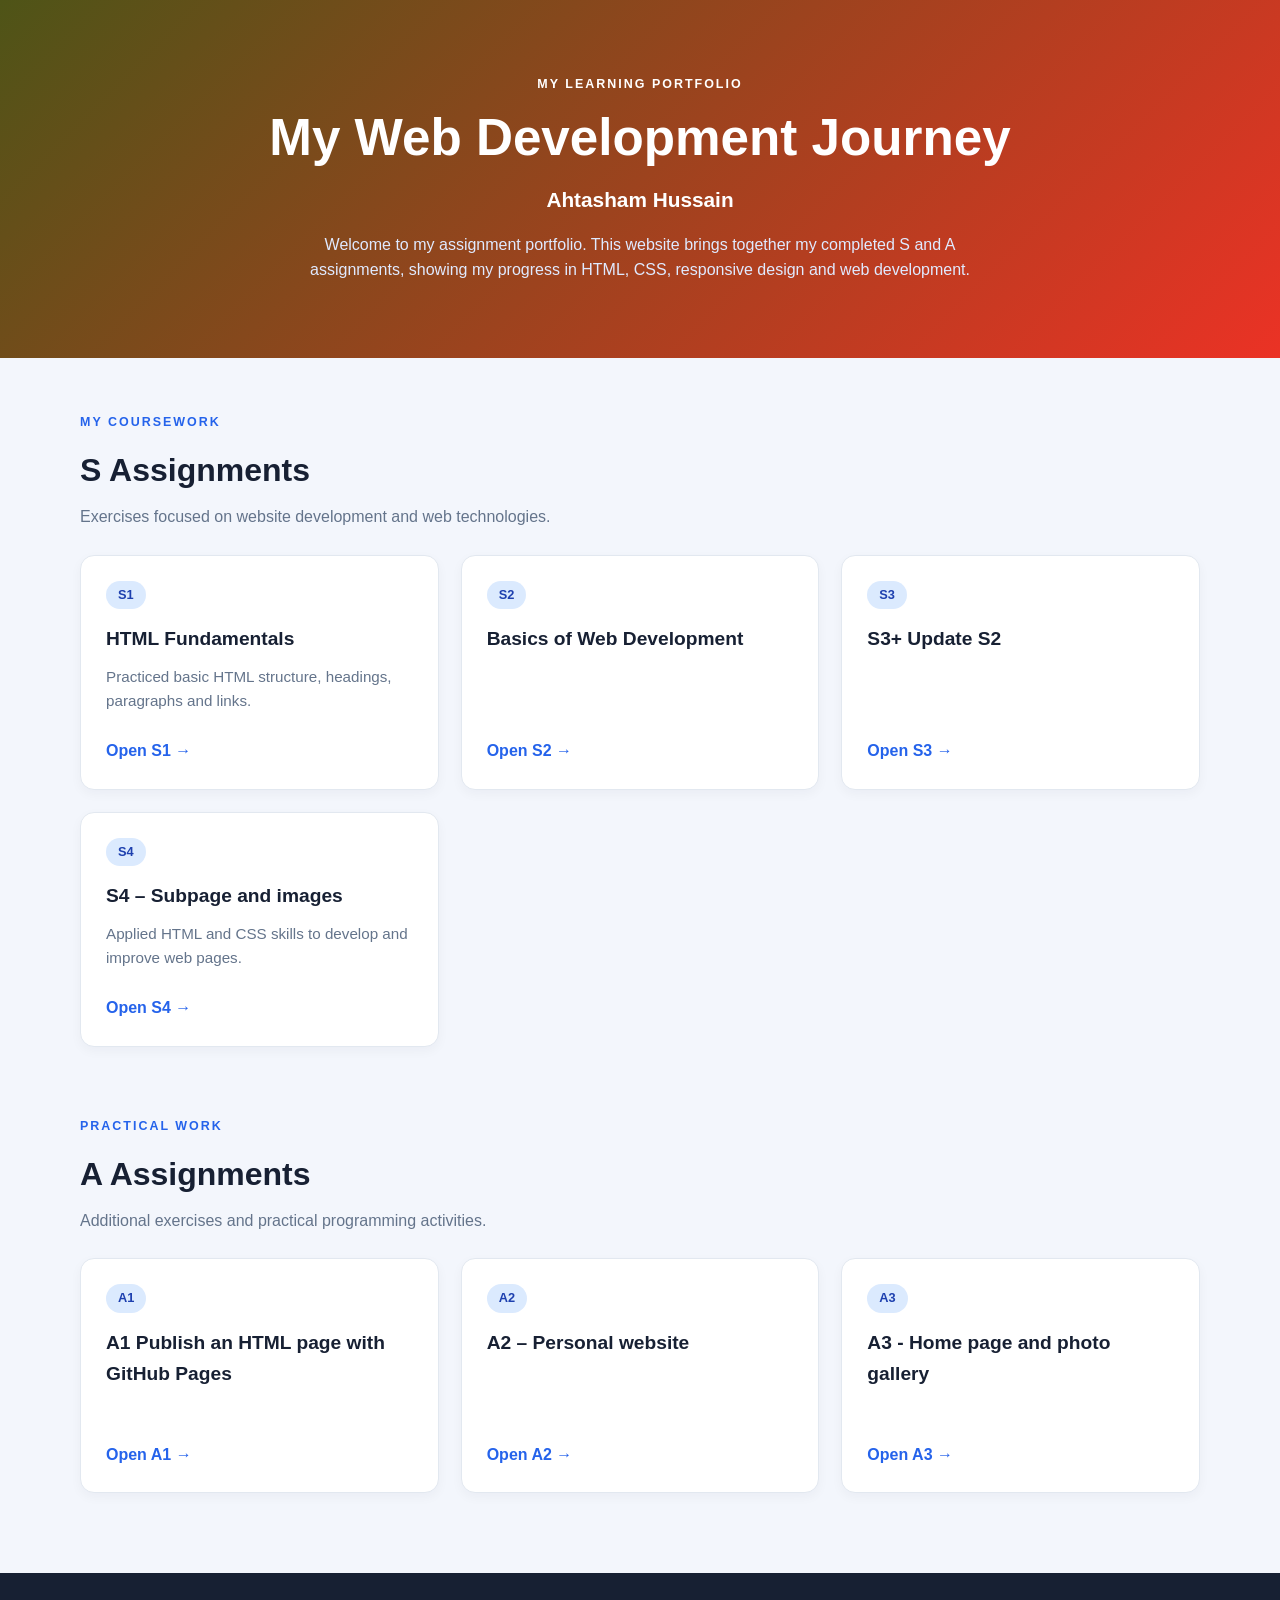
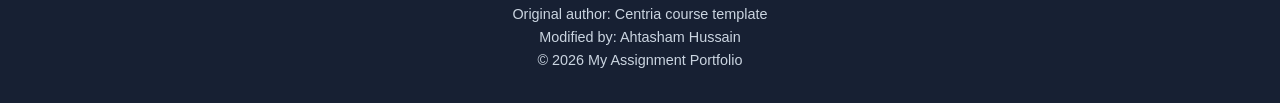
==== index.html @ c5b54163 "s5 assignment index.html" ====
<!DOCTYPE html>
<html lang="en">
<head>
    <meta charset="UTF-8">
    <meta name="viewport" content="width=device-width, initial-scale=1.0">

    <title>My Assignments</title>

    <link rel="stylesheet" href="style.css">
    <link rel="icon" href="favicon.ico">
</head> 

<style>


/* General page settings */
* {
    margin: 0;
    padding: 0;
    box-sizing: border-box;
}

:root {
    --primary: #2563eb;
    --primary-dark: #1e40af;
    --background: #f3f6fc;
    --card-background: #ffffff;
    --text: #172033;
    --muted: #64748b;
    --border: #e2e8f0;
}

body {
    font-family: Arial, Helvetica, sans-serif;
    background: var(--background);
    color: var(--text);
    line-height: 1.6;
}

.container {
    width: min(1120px, 90%);
    margin: 0 auto;
}

/* Header */
.hero {
    background: linear-gradient(135deg, #4e5417, #eb3225);
    color: white;
    padding: 75px 0;
    text-align: center;
}

.eyebrow {
    font-size: 0.78rem;
    font-weight: bold;
    letter-spacing: 2px;
    margin-bottom: 12px;
}

.hero h1 {
    font-size: clamp(2rem, 5vw, 3.2rem);
    line-height: 1.2;
    margin-bottom: 15px;
}

.hero h2 {
    font-size: 1.3rem;
    margin-bottom: 15px;
}

.intro {
    max-width: 680px;
    margin: 0 auto;
    color: #e0eaff;
}


.assignment-section {
    padding: 55px 0 15px;
}

.section-heading {
    margin-bottom: 25px;
}

.section-heading .eyebrow {
    color: var(--primary);
}

.section-heading h2 {
    font-size: 2rem;
    margin-bottom: 8px;
}

.section-heading > p:last-child {
    color: var(--muted);
}

/* Required CSS Grid layout */
.card-grid {
    display: grid;
    grid-template-columns: repeat(3, minmax(0, 1fr));
    gap: 22px;
}

/* Assignment cards */
.assignment-card {
    display: flex;
    flex-direction: column;
    align-items: flex-start;
    background: var(--card-background);
    border: 1px solid var(--border);
    border-radius: 14px;
    padding: 25px;
    min-height: 235px;
    box-shadow: 0 4px 12px rgba(15, 23, 42, 0.04);
    transition: transform 0.2s, box-shadow 0.2s;
}

.assignment-card:hover {
    transform: translateY(-4px);
    box-shadow: 0 12px 25px rgba(15, 23, 42, 0.09);
}

.tag {
    display: inline-block;
    background: #dbeafe;
    color: var(--primary-dark);
    padding: 4px 12px;
    border-radius: 20px;
    font-size: 0.8rem;
    font-weight: bold;
    margin-bottom: 15px;
}

.assignment-card h3 {
    font-size: 1.2rem;
    margin-bottom: 10px;
}

.assignment-card p {
    color: var(--muted);
    font-size: 0.95rem;
    margin-bottom: 20px;
}

.assignment-card a {
    margin-top: auto;
    color: var(--primary);
    text-decoration: none;
    font-weight: bold;
}

.assignment-card a:hover {
    color: var(--primary-dark);
    text-decoration: underline;
}

/* Footer */
footer {
    margin-top: 65px;
    padding: 30px 0;
    background: #172033;
    color: #cbd5e1;
    text-align: center;
    font-size: 0.9rem;
}

/* Medium screens: two columns */
@media (max-width: 900px) {
    .card-grid {
        grid-template-columns: repeat(2, minmax(0, 1fr));
    }
}

/* Small screens: one column */
@media (max-width: 600px) {
    .hero {
        padding: 50px 0;
    }

    .assignment-section {
        padding-top: 40px;
    }

    .card-grid {
        grid-template-columns: 1fr;
    }

    .assignment-card {
        min-height: 210px;
    }

    .section-heading h2 {
        font-size: 1.7rem;
    }
}


</style>

<body>

    <header class="hero">
        <div class="container">
            <p class="eyebrow">MY LEARNING PORTFOLIO</p>
            <h1>My Web Development Journey</h1>
            <h2>Ahtasham Hussain</h2>
            <p class="intro">
                Welcome to my assignment portfolio. This website brings
                together my completed S and A assignments, showing my
                progress in HTML, CSS, responsive design and web development.
            </p>
        </div>
    </header>

    <main class="container">

        <!-- S assignments -->
        <section class="assignment-section">
            <div class="section-heading">
                <p class="eyebrow">MY COURSEWORK</p>
                <h2>S Assignments</h2>
                <p>Exercises focused on website development and web technologies.</p>
            </div>

            <div class="card-grid">

                <article class="assignment-card">
                    <span class="tag">S1</span>
                    <h3>HTML Fundamentals</h3>
                    <p>Practiced basic HTML structure, headings, paragraphs and links.</p>
                    <a href="s1/index.html">Open S1 &rarr;</a>
                </article>

                <article class="assignment-card">
                    <span class="tag">S2</span>
                    <h3>Basics of Web Development</h3>
                    <a href="https://ah772-shams.github.io/S2-/">Open S2 &rarr;</a>
                </article>

                <article class="assignment-card">
                    <span class="tag">S3</span>
                    <h3>S3+ Update S2</h3>
                    <a href="https://ah772-shams.github.io/S3/">Open S3 &rarr;</a>
                </article>

                <article class="assignment-card">
                    <span class="tag">S4</span>
                    <h3>S4 – Subpage and images</h3>
                    <p>Applied HTML and CSS skills to develop and improve web pages.</p>
                    <a href="https://ah772-shams.github.io/S4/">Open S4 &rarr;</a>
                </article>

               
            

            </div>
        </section>

        <!-- A assignments -->
        <section class="assignment-section">
            <div class="section-heading">
                <p class="eyebrow">PRACTICAL WORK</p>
                <h2>A Assignments</h2>
                <p>Additional exercises and practical programming activities.</p>
            </div>

            <div class="card-grid">

                <article class="assignment-card">
                    <span class="tag">A1</span>
                    <h3>A1 Publish an HTML page with GitHub Pages</h3>
                    <a href="https://ah772-shams.github.io/Web-Development/A1/">Open A1 &rarr;</a>
                </article>

                <article class="assignment-card">
                    <span class="tag">A2</span>
                    <h3>A2 – Personal website</h3>
                    <a href="https://ah772-shams.github.io/Web-Development/A2/">Open A2 &rarr;</a>
                </article>

                <article class="assignment-card">
                    <span class="tag">A3</span>
                    <h3>A3 - Home page and photo gallery</h3>
                    <a href="https://ah772-shams.github.io/Web-Development/A3/">Open A3 &rarr;</a>
                </article>

            </div>
        </section>

    </main>

    <footer>
        <div class="container">
            <p>Original author: Centria course template</p>
            <p>Modified by: Ahtasham Hussain</p>
            <p>&copy; 2026 My Assignment Portfolio</p>
        </div>
    </footer>

</body>
</html>
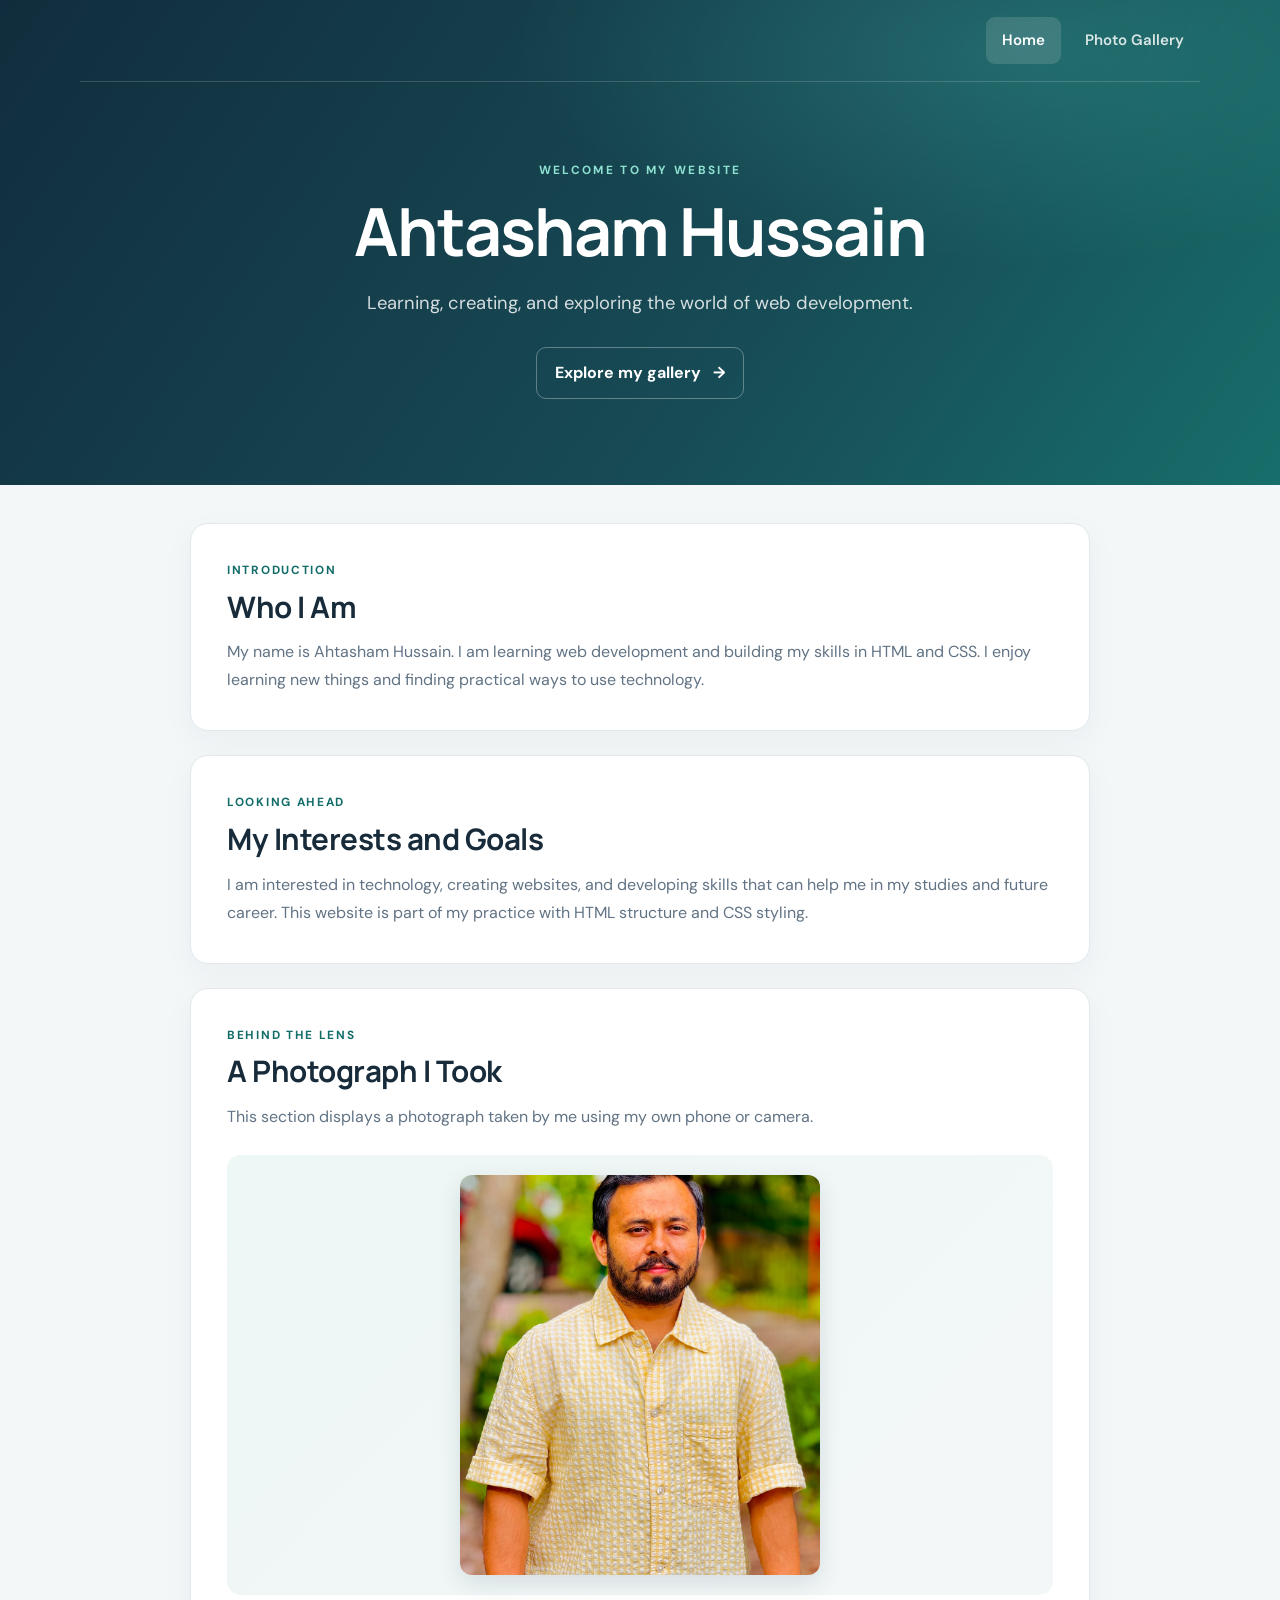
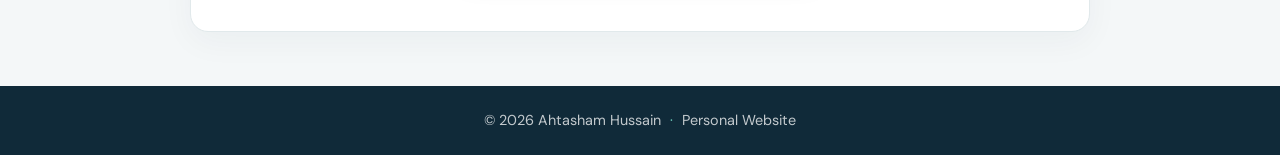
==== commit 34e46884: "Add files via upload" ====
--- a/index.html
+++ b/index.html
@@ -1,304 +1,49 @@
-
 <!DOCTYPE html>
 <html lang="en">
 <head>
-    <meta charset="UTF-8">
-    <meta name="viewport" content="width=device-width, initial-scale=1.0">
+  <meta charset="UTF-8">
+  <meta name="viewport" content="width=device-width, initial-scale=1.0">
+  <meta name="description" content="The personal website of Ahtasham Hussain, a web development learner.">
+  <title>Home | Ahtasham Hussain</title>
+  <link rel="stylesheet" href="style.css">
+</head>
+<body>
+  <header class="site-header">
+    <div class="nav-wrap">
+      <a class="brand" href="index.html" aria-label="Ahtasham Hussain home"><span></span></a>
+      <nav class="navbar" aria-label="Main navigation">
+        <a href="index.html" aria-current="page">Home</a>
+        <a href="gallery.html">Photo Gallery</a>
+      </nav>
+    </div>
+    <div class="hero">
+      <p class="eyebrow">WELCOME TO MY WEBSITE</p>
+      <h1>Ahtasham Hussain</h1>
+      <p class="intro">Learning, creating, and exploring the world of web development.</p>
+      <a class="hero-link" href="gallery.html">Explore my gallery <span aria-hidden="true">→</span></a>
+    </div>
+  </header>
 
-    <title>My Assignments</title>
-
-    <link rel="stylesheet" href="style.css">
-    <link rel="icon" href="favicon.ico">
-</head> 
-
-<style>
-
-
-/* General page settings */
-* {
-    margin: 0;
-    padding: 0;
-    box-sizing: border-box;
-}
-
-:root {
-    --primary: #2563eb;
-    --primary-dark: #1e40af;
-    --background: #f3f6fc;
-    --card-background: #ffffff;
-    --text: #172033;
-    --muted: #64748b;
-    --border: #e2e8f0;
-}
-
-body {
-    font-family: Arial, Helvetica, sans-serif;
-    background: var(--background);
-    color: var(--text);
-    line-height: 1.6;
-}
-
-.container {
-    width: min(1120px, 90%);
-    margin: 0 auto;
-}
-
-/* Header */
-.hero {
-    background: linear-gradient(135deg, #4e5417, #eb3225);
-    color: white;
-    padding: 75px 0;
-    text-align: center;
-}
-
-.eyebrow {
-    font-size: 0.78rem;
-    font-weight: bold;
-    letter-spacing: 2px;
-    margin-bottom: 12px;
-}
-
-.hero h1 {
-    font-size: clamp(2rem, 5vw, 3.2rem);
-    line-height: 1.2;
-    margin-bottom: 15px;
-}
-
-.hero h2 {
-    font-size: 1.3rem;
-    margin-bottom: 15px;
-}
-
-.intro {
-    max-width: 680px;
-    margin: 0 auto;
-    color: #e0eaff;
-}
-
-
-.assignment-section {
-    padding: 55px 0 15px;
-}
-
-.section-heading {
-    margin-bottom: 25px;
-}
-
-.section-heading .eyebrow {
-    color: var(--primary);
-}
-
-.section-heading h2 {
-    font-size: 2rem;
-    margin-bottom: 8px;
-}
-
-.section-heading > p:last-child {
-    color: var(--muted);
-}
-
-/* Required CSS Grid layout */
-.card-grid {
-    display: grid;
-    grid-template-columns: repeat(3, minmax(0, 1fr));
-    gap: 22px;
-}
-
-/* Assignment cards */
-.assignment-card {
-    display: flex;
-    flex-direction: column;
-    align-items: flex-start;
-    background: var(--card-background);
-    border: 1px solid var(--border);
-    border-radius: 14px;
-    padding: 25px;
-    min-height: 235px;
-    box-shadow: 0 4px 12px rgba(15, 23, 42, 0.04);
-    transition: transform 0.2s, box-shadow 0.2s;
-}
-
-.assignment-card:hover {
-    transform: translateY(-4px);
-    box-shadow: 0 12px 25px rgba(15, 23, 42, 0.09);
-}
-
-.tag {
-    display: inline-block;
-    background: #dbeafe;
-    color: var(--primary-dark);
-    padding: 4px 12px;
-    border-radius: 20px;
-    font-size: 0.8rem;
-    font-weight: bold;
-    margin-bottom: 15px;
-}
-
-.assignment-card h3 {
-    font-size: 1.2rem;
-    margin-bottom: 10px;
-}
-
-.assignment-card p {
-    color: var(--muted);
-    font-size: 0.95rem;
-    margin-bottom: 20px;
-}
-
-.assignment-card a {
-    margin-top: auto;
-    color: var(--primary);
-    text-decoration: none;
-    font-weight: bold;
-}
-
-.assignment-card a:hover {
-    color: var(--primary-dark);
-    text-decoration: underline;
-}
-
-/* Footer */
-footer {
-    margin-top: 65px;
-    padding: 30px 0;
-    background: #172033;
-    color: #cbd5e1;
-    text-align: center;
-    font-size: 0.9rem;
-}
-
-/* Medium screens: two columns */
-@media (max-width: 900px) {
-    .card-grid {
-        grid-template-columns: repeat(2, minmax(0, 1fr));
-    }
-}
-
-/* Small screens: one column */
-@media (max-width: 600px) {
-    .hero {
-        padding: 50px 0;
-    }
-
-    .assignment-section {
-        padding-top: 40px;
-    }
-
-    .card-grid {
-        grid-template-columns: 1fr;
-    }
-
-    .assignment-card {
-        min-height: 210px;
-    }
-
-    .section-heading h2 {
-        font-size: 1.7rem;
-    }
-}
-
-
-</style>
-
-<body>
-
-    <header class="hero">
-        <div class="container">
-            <p class="eyebrow">MY LEARNING PORTFOLIO</p>
-            <h1>My Web Development Journey</h1>
-            <h2>Ahtasham Hussain</h2>
-            <p class="intro">
-                Welcome to my assignment portfolio. This website brings
-                together my completed S and A assignments, showing my
-                progress in HTML, CSS, responsive design and web development.
-            </p>
-        </div>
-    </header>
-
-    <main class="container">
-
-        <!-- S assignments -->
-        <section class="assignment-section">
-            <div class="section-heading">
-                <p class="eyebrow">MY COURSEWORK</p>
-                <h2>S Assignments</h2>
-                <p>Exercises focused on website development and web technologies.</p>
-            </div>
-
-            <div class="card-grid">
-
-                <article class="assignment-card">
-                    <span class="tag">S1</span>
-                    <h3>HTML Fundamentals</h3>
-                    <p>Practiced basic HTML structure, headings, paragraphs and links.</p>
-                    <a href="s1/index.html">Open S1 &rarr;</a>
-                </article>
-
-                <article class="assignment-card">
-                    <span class="tag">S2</span>
-                    <h3>Basics of Web Development</h3>
-                    <a href="https://ah772-shams.github.io/S2-/">Open S2 &rarr;</a>
-                </article>
-
-                <article class="assignment-card">
-                    <span class="tag">S3</span>
-                    <h3>S3+ Update S2</h3>
-                    <a href="https://ah772-shams.github.io/S3/">Open S3 &rarr;</a>
-                </article>
-
-                <article class="assignment-card">
-                    <span class="tag">S4</span>
-                    <h3>S4 – Subpage and images</h3>
-                    <p>Applied HTML and CSS skills to develop and improve web pages.</p>
-                    <a href="https://ah772-shams.github.io/S4/">Open S4 &rarr;</a>
-                </article>
-
-               
-            
-
-            </div>
-        </section>
-
-        <!-- A assignments -->
-        <section class="assignment-section">
-            <div class="section-heading">
-                <p class="eyebrow">PRACTICAL WORK</p>
-                <h2>A Assignments</h2>
-                <p>Additional exercises and practical programming activities.</p>
-            </div>
-
-            <div class="card-grid">
-
-                <article class="assignment-card">
-                    <span class="tag">A1</span>
-                    <h3>A1 Publish an HTML page with GitHub Pages</h3>
-                    <a href="https://ah772-shams.github.io/Web-Development/A1/">Open A1 &rarr;</a>
-                </article>
-
-                <article class="assignment-card">
-                    <span class="tag">A2</span>
-                    <h3>A2 – Personal website</h3>
-                    <a href="https://ah772-shams.github.io/Web-Development/A2/">Open A2 &rarr;</a>
-                </article>
-
-                <article class="assignment-card">
-                    <span class="tag">A3</span>
-                    <h3>A3 - Home page and photo gallery</h3>
-                    <a href="https://ah772-shams.github.io/Web-Development/A3/">Open A3 &rarr;</a>
-                </article>
-
-            </div>
-        </section>
-
-    </main>
-
-    <footer>
-        <div class="container">
-            <p>Original author: Centria course template</p>
-            <p>Modified by: Ahtasham Hussain</p>
-            <p>&copy; 2026 My Assignment Portfolio</p>
-        </div>
-    </footer>
-
+  <main>
+    <section class="card">
+      <p class="section-label">INTRODUCTION</p>
+      <h2>Who I Am</h2>
+      <p>My name is Ahtasham Hussain. I am learning web development and building my skills in HTML and CSS. I enjoy learning new things and finding practical ways to use technology.</p>
+    </section>
+    <section class="card">
+      <p class="section-label">LOOKING AHEAD</p>
+      <h2>My Interests and Goals</h2>
+      <p>I am interested in technology, creating websites, and developing skills that can help me in my studies and future career. This website is part of my practice with HTML structure and CSS styling.</p>
+    </section>
+    <section class="card photo-card">
+      <p class="section-label">BEHIND THE LENS</p>
+      <h2>A Photograph I Took</h2>
+      <p>This section displays a photograph taken by me using my own phone or camera.</p>
+      <div class="photo-frame">
+        <img src="images/Ahtasham.jpeg" alt="A photograph taken by Ahtasham Hussain" width="400" height="400">
+      </div>
+    </section>
+  </main>
+  <footer><p>© 2026 Ahtasham Hussain <span aria-hidden="true">·</span> Personal Website</p></footer>
 </body>
 </html>
--- a/style.css
+++ b/style.css
@@ -0,0 +1,198 @@
+@import url('https://fonts.googleapis.com/css2?family=DM+Sans:wght@400;500;600;700&family=Manrope:wght@400;500;600;700;800&display=swap');
+
+:root {
+  --ink: #172b3a;
+  --muted: #617384;
+  --teal: #1a8a83;
+  --teal-dark: #126c68;
+  --paper: #f4f7f8;
+  --line: #e1e9eb;
+  --white: #fff;
+}
+* { box-sizing: border-box; }
+html { scroll-behavior: smooth; }
+body {
+  margin: 0;
+  font-family: 'DM Sans', Arial, sans-serif;
+  background: var(--paper);
+  color: var(--ink);
+  line-height: 1.75;
+  -webkit-font-smoothing: antialiased;
+}
+.site-header {
+  color: var(--white);
+  background: radial-gradient(ellipse at 80% 10%, rgba(69, 190, 173, .25), transparent 35%),
+              linear-gradient(125deg, #112d3d 0%, #174b55 60%, #176e6a 100%);
+}
+.nav-wrap {
+  width: min(1120px, 90%);
+  min-height: 82px;
+  margin: 0 auto;
+  display: flex;
+  align-items: center;
+  justify-content: space-between;
+  gap: 24px;
+  border-bottom: 1px solid rgba(255,255,255,.16);
+}
+.brand {
+  color: white;
+  text-decoration: none;
+  font-family: 'Manrope', sans-serif;
+  font-size: 1.55rem;
+  font-weight: 800;
+  letter-spacing: -1.5px;
+}
+.brand span { color: #69d8c3; }
+.navbar { display: flex; align-items: center; gap: 8px; }
+.navbar a {
+  color: rgba(255,255,255,.83);
+  text-decoration: none;
+  font-weight: 600;
+  font-size: .94rem;
+  padding: 10px 16px;
+  border-radius: 9px;
+  transition: background .2s ease, color .2s ease;
+}
+.navbar a:hover, .navbar a[aria-current="page"] {
+  color: white;
+  background: rgba(255,255,255,.13);
+}
+.navbar a:focus-visible, .hero-link:focus-visible {
+  outline: 3px solid #8de7d5;
+  outline-offset: 4px;
+}
+.hero {
+  max-width: 850px;
+  margin: 0 auto;
+  padding: 78px 24px 86px;
+  text-align: center;
+}
+.hero-compact { padding-top: 60px; padding-bottom: 66px; }
+.eyebrow, .section-label {
+  margin: 0 0 12px;
+  font-size: .74rem;
+  font-weight: 700;
+  letter-spacing: 2.3px;
+  text-transform: uppercase;
+}
+.eyebrow { color: #8fe1d1; }
+.hero h1 {
+  margin: 0;
+  font-family: 'Manrope', Arial, sans-serif;
+  font-size: clamp(2.3rem, 6vw, 4.15rem);
+  line-height: 1.15;
+  letter-spacing: -2px;
+}
+.intro {
+  max-width: 600px;
+  margin: 18px auto 0;
+  color: rgba(255,255,255,.82);
+  font-size: clamp(1rem, 2vw, 1.15rem);
+}
+.hero-link {
+  display: inline-flex;
+  gap: 12px;
+  align-items: center;
+  margin-top: 28px;
+  padding: 11px 18px;
+  border: 1px solid rgba(255,255,255,.32);
+  border-radius: 10px;
+  color: white;
+  font-weight: 700;
+  text-decoration: none;
+  transition: background .2s ease, transform .2s ease;
+}
+.hero-link:hover { background: rgba(255,255,255,.12); transform: translateY(-2px); }
+main { width: min(900px, 90%); margin: 38px auto 54px; }
+.card {
+  margin-bottom: 24px;
+  padding: clamp(24px, 4vw, 36px);
+  background: var(--white);
+  border: 1px solid var(--line);
+  border-radius: 18px;
+  box-shadow: 0 10px 32px rgba(22, 52, 65, .045);
+}
+.section-label { color: var(--teal-dark); margin-bottom: 7px; letter-spacing: 1.7px; }
+h2 {
+  margin: 0 0 12px;
+  font-family: 'Manrope', Arial, sans-serif;
+  font-size: clamp(1.45rem, 3vw, 1.85rem);
+  line-height: 1.3;
+  letter-spacing: -.5px;
+}
+.card > p:not(.section-label) { color: var(--muted); margin: 0; }
+.photo-frame {
+  display: flex;
+  justify-content: center;
+  margin-top: 24px;
+  padding: 20px;
+  background: linear-gradient(135deg, #edf7f5, #f4f7f8);
+  border-radius: 14px;
+}
+.photo-card img {
+  display: block;
+  width: min(100%, 360px);
+  max-height: 480px;
+  object-fit: cover;
+  border-radius: 12px;
+  box-shadow: 0 8px 24px rgba(17, 45, 61, .12);
+}
+.gallery-grid {
+  display: grid;
+  grid-template-columns: repeat(3, minmax(0, 1fr));
+  gap: 18px;
+  margin-top: 26px;
+}
+.gallery-item {
+  min-width: 0;
+  margin: 0;
+  overflow: hidden;
+  border: 1px solid var(--line);
+  border-radius: 13px;
+  background: #fff;
+  transition: transform .2s ease, box-shadow .2s ease;
+}
+.gallery-item:hover { transform: translateY(-4px); box-shadow: 0 12px 28px rgba(22,52,65,.1); }
+.gallery-item img {
+  display: block;
+  width: 100%;
+  aspect-ratio: 4 / 3;
+  object-fit: cover;
+  background: #e5edef;
+}
+.gallery-item figcaption {
+  display: flex;
+  align-items: center;
+  gap: 10px;
+  padding: 13px 14px;
+  font-weight: 700;
+  font-size: .91rem;
+}
+.gallery-item figcaption span {
+  color: var(--teal-dark);
+  font-size: .75rem;
+  letter-spacing: .5px;
+}
+footer {
+  padding: 22px 20px;
+  background: #102a39;
+  color: rgba(255,255,255,.75);
+  text-align: center;
+  font-size: .9rem;
+}
+footer p { margin: 0; }
+footer span { color: #72d7c4; padding: 0 5px; }
+@media (max-width: 650px) {
+  .nav-wrap { width: 92%; min-height: 72px; }
+  .navbar { gap: 2px; }
+  .navbar a { padding: 9px 10px; font-size: .87rem; }
+  .hero { padding: 60px 20px 66px; }
+  .hero-compact { padding-top: 48px; padding-bottom: 52px; }
+  main { width: 92%; margin-top: 24px; }
+  .gallery-grid { grid-template-columns: 1fr; gap: 16px; }
+  .gallery-item img { aspect-ratio: 16 / 10; }
+}
+@media (prefers-reduced-motion: reduce) {
+  html { scroll-behavior: auto; }
+  *, *::before, *::after { transition-duration: .01ms !important; }
+}
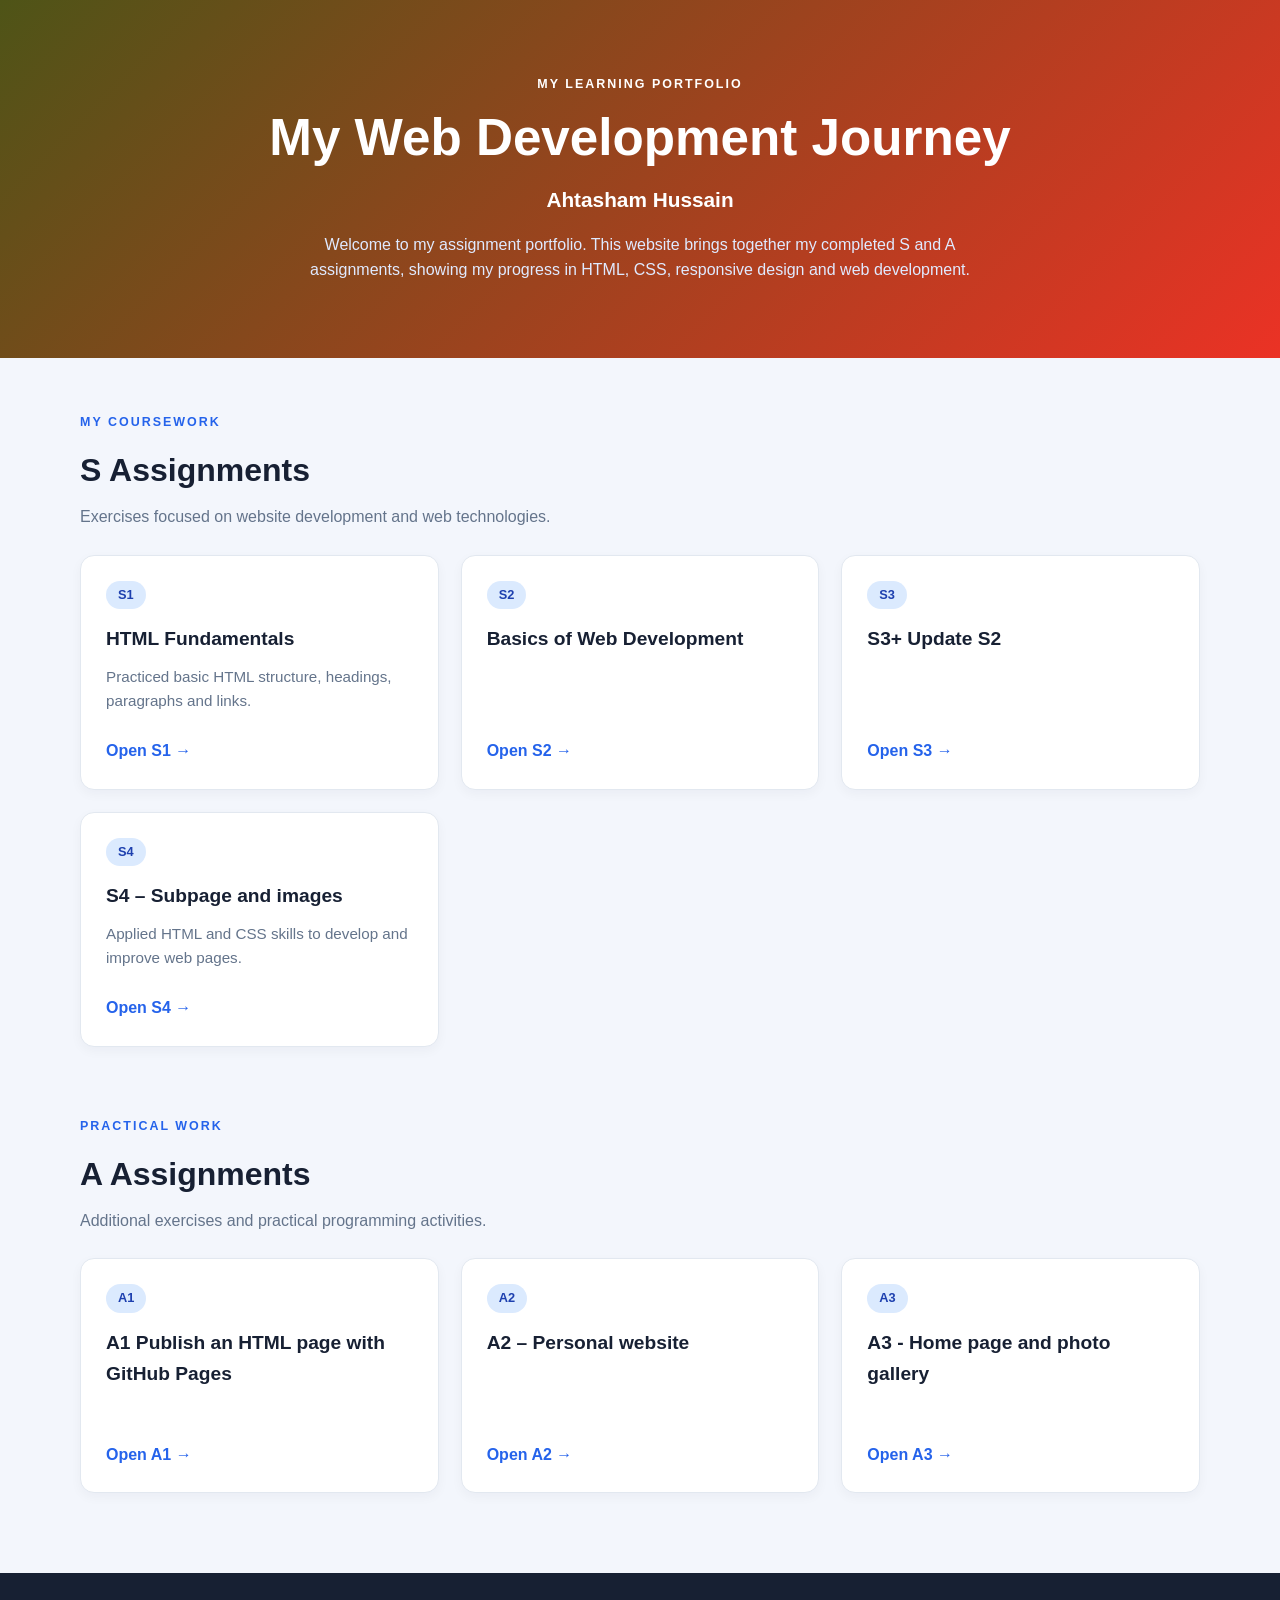
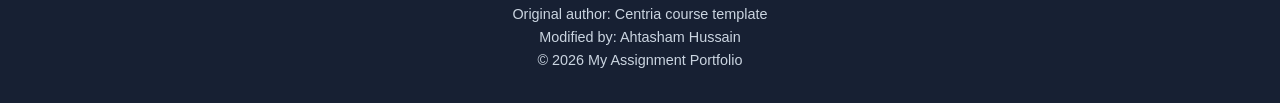
==== commit bca26f7d: "Add files via upload" ====
--- a/index.html
+++ b/index.html
@@ -1,49 +1,304 @@
+
 <!DOCTYPE html>
 <html lang="en">
 <head>
-  <meta charset="UTF-8">
-  <meta name="viewport" content="width=device-width, initial-scale=1.0">
-  <meta name="description" content="The personal website of Ahtasham Hussain, a web development learner.">
-  <title>Home | Ahtasham Hussain</title>
-  <link rel="stylesheet" href="style.css">
-</head>
+    <meta charset="UTF-8">
+    <meta name="viewport" content="width=device-width, initial-scale=1.0">
+
+    <title>My Assignments</title>
+
+    <link rel="stylesheet" href="style.css">
+    <link rel="icon" href="favicon.ico">
+</head> 
+
+<style>
+
+
+/* General page settings */
+* {
+    margin: 0;
+    padding: 0;
+    box-sizing: border-box;
+}
+
+:root {
+    --primary: #2563eb;
+    --primary-dark: #1e40af;
+    --background: #f3f6fc;
+    --card-background: #ffffff;
+    --text: #172033;
+    --muted: #64748b;
+    --border: #e2e8f0;
+}
+
+body {
+    font-family: Arial, Helvetica, sans-serif;
+    background: var(--background);
+    color: var(--text);
+    line-height: 1.6;
+}
+
+.container {
+    width: min(1120px, 90%);
+    margin: 0 auto;
+}
+
+/* Header */
+.hero {
+    background: linear-gradient(135deg, #4e5417, #eb3225);
+    color: white;
+    padding: 75px 0;
+    text-align: center;
+}
+
+.eyebrow {
+    font-size: 0.78rem;
+    font-weight: bold;
+    letter-spacing: 2px;
+    margin-bottom: 12px;
+}
+
+.hero h1 {
+    font-size: clamp(2rem, 5vw, 3.2rem);
+    line-height: 1.2;
+    margin-bottom: 15px;
+}
+
+.hero h2 {
+    font-size: 1.3rem;
+    margin-bottom: 15px;
+}
+
+.intro {
+    max-width: 680px;
+    margin: 0 auto;
+    color: #e0eaff;
+}
+
+
+.assignment-section {
+    padding: 55px 0 15px;
+}
+
+.section-heading {
+    margin-bottom: 25px;
+}
+
+.section-heading .eyebrow {
+    color: var(--primary);
+}
+
+.section-heading h2 {
+    font-size: 2rem;
+    margin-bottom: 8px;
+}
+
+.section-heading > p:last-child {
+    color: var(--muted);
+}
+
+/* Required CSS Grid layout */
+.card-grid {
+    display: grid;
+    grid-template-columns: repeat(3, minmax(0, 1fr));
+    gap: 22px;
+}
+
+/* Assignment cards */
+.assignment-card {
+    display: flex;
+    flex-direction: column;
+    align-items: flex-start;
+    background: var(--card-background);
+    border: 1px solid var(--border);
+    border-radius: 14px;
+    padding: 25px;
+    min-height: 235px;
+    box-shadow: 0 4px 12px rgba(15, 23, 42, 0.04);
+    transition: transform 0.2s, box-shadow 0.2s;
+}
+
+.assignment-card:hover {
+    transform: translateY(-4px);
+    box-shadow: 0 12px 25px rgba(15, 23, 42, 0.09);
+}
+
+.tag {
+    display: inline-block;
+    background: #dbeafe;
+    color: var(--primary-dark);
+    padding: 4px 12px;
+    border-radius: 20px;
+    font-size: 0.8rem;
+    font-weight: bold;
+    margin-bottom: 15px;
+}
+
+.assignment-card h3 {
+    font-size: 1.2rem;
+    margin-bottom: 10px;
+}
+
+.assignment-card p {
+    color: var(--muted);
+    font-size: 0.95rem;
+    margin-bottom: 20px;
+}
+
+.assignment-card a {
+    margin-top: auto;
+    color: var(--primary);
+    text-decoration: none;
+    font-weight: bold;
+}
+
+.assignment-card a:hover {
+    color: var(--primary-dark);
+    text-decoration: underline;
+}
+
+/* Footer */
+footer {
+    margin-top: 65px;
+    padding: 30px 0;
+    background: #172033;
+    color: #cbd5e1;
+    text-align: center;
+    font-size: 0.9rem;
+}
+
+/* Medium screens: two columns */
+@media (max-width: 900px) {
+    .card-grid {
+        grid-template-columns: repeat(2, minmax(0, 1fr));
+    }
+}
+
+/* Small screens: one column */
+@media (max-width: 600px) {
+    .hero {
+        padding: 50px 0;
+    }
+
+    .assignment-section {
+        padding-top: 40px;
+    }
+
+    .card-grid {
+        grid-template-columns: 1fr;
+    }
+
+    .assignment-card {
+        min-height: 210px;
+    }
+
+    .section-heading h2 {
+        font-size: 1.7rem;
+    }
+}
+
+
+</style>
+
 <body>
-  <header class="site-header">
-    <div class="nav-wrap">
-      <a class="brand" href="index.html" aria-label="Ahtasham Hussain home"><span></span></a>
-      <nav class="navbar" aria-label="Main navigation">
-        <a href="index.html" aria-current="page">Home</a>
-        <a href="gallery.html">Photo Gallery</a>
-      </nav>
-    </div>
-    <div class="hero">
-      <p class="eyebrow">WELCOME TO MY WEBSITE</p>
-      <h1>Ahtasham Hussain</h1>
-      <p class="intro">Learning, creating, and exploring the world of web development.</p>
-      <a class="hero-link" href="gallery.html">Explore my gallery <span aria-hidden="true">→</span></a>
-    </div>
-  </header>
-
-  <main>
-    <section class="card">
-      <p class="section-label">INTRODUCTION</p>
-      <h2>Who I Am</h2>
-      <p>My name is Ahtasham Hussain. I am learning web development and building my skills in HTML and CSS. I enjoy learning new things and finding practical ways to use technology.</p>
-    </section>
-    <section class="card">
-      <p class="section-label">LOOKING AHEAD</p>
-      <h2>My Interests and Goals</h2>
-      <p>I am interested in technology, creating websites, and developing skills that can help me in my studies and future career. This website is part of my practice with HTML structure and CSS styling.</p>
-    </section>
-    <section class="card photo-card">
-      <p class="section-label">BEHIND THE LENS</p>
-      <h2>A Photograph I Took</h2>
-      <p>This section displays a photograph taken by me using my own phone or camera.</p>
-      <div class="photo-frame">
-        <img src="images/Ahtasham.jpeg" alt="A photograph taken by Ahtasham Hussain" width="400" height="400">
-      </div>
-    </section>
-  </main>
-  <footer><p>© 2026 Ahtasham Hussain <span aria-hidden="true">·</span> Personal Website</p></footer>
+
+    <header class="hero">
+        <div class="container">
+            <p class="eyebrow">MY LEARNING PORTFOLIO</p>
+            <h1>My Web Development Journey</h1>
+            <h2>Ahtasham Hussain</h2>
+            <p class="intro">
+                Welcome to my assignment portfolio. This website brings
+                together my completed S and A assignments, showing my
+                progress in HTML, CSS, responsive design and web development.
+            </p>
+        </div>
+    </header>
+
+    <main class="container">
+
+        <!-- S assignments -->
+        <section class="assignment-section">
+            <div class="section-heading">
+                <p class="eyebrow">MY COURSEWORK</p>
+                <h2>S Assignments</h2>
+                <p>Exercises focused on website development and web technologies.</p>
+            </div>
+
+            <div class="card-grid">
+
+                <article class="assignment-card">
+                    <span class="tag">S1</span>
+                    <h3>HTML Fundamentals</h3>
+                    <p>Practiced basic HTML structure, headings, paragraphs and links.</p>
+                    <a href="s1/index.html">Open S1 &rarr;</a>
+                </article>
+
+                <article class="assignment-card">
+                    <span class="tag">S2</span>
+                    <h3>Basics of Web Development</h3>
+                    <a href="https://ah772-shams.github.io/S2-/">Open S2 &rarr;</a>
+                </article>
+
+                <article class="assignment-card">
+                    <span class="tag">S3</span>
+                    <h3>S3+ Update S2</h3>
+                    <a href="https://ah772-shams.github.io/S3/">Open S3 &rarr;</a>
+                </article>
+
+                <article class="assignment-card">
+                    <span class="tag">S4</span>
+                    <h3>S4 – Subpage and images</h3>
+                    <p>Applied HTML and CSS skills to develop and improve web pages.</p>
+                    <a href="https://ah772-shams.github.io/S4/">Open S4 &rarr;</a>
+                </article>
+
+               
+            
+
+            </div>
+        </section>
+
+        <!-- A assignments -->
+        <section class="assignment-section">
+            <div class="section-heading">
+                <p class="eyebrow">PRACTICAL WORK</p>
+                <h2>A Assignments</h2>
+                <p>Additional exercises and practical programming activities.</p>
+            </div>
+
+            <div class="card-grid">
+
+                <article class="assignment-card">
+                    <span class="tag">A1</span>
+                    <h3>A1 Publish an HTML page with GitHub Pages</h3>
+                    <a href="https://ah772-shams.github.io/Web-Development/A1/">Open A1 &rarr;</a>
+                </article>
+
+                <article class="assignment-card">
+                    <span class="tag">A2</span>
+                    <h3>A2 – Personal website</h3>
+                    <a href="https://ah772-shams.github.io/Web-Development/A2/">Open A2 &rarr;</a>
+                </article>
+
+                <article class="assignment-card">
+                    <span class="tag">A3</span>
+                    <h3>A3 - Home page and photo gallery</h3>
+                    <a href="https://ah772-shams.github.io/Web-Development/A3/">Open A3 &rarr;</a>
+                </article>
+
+            </div>
+        </section>
+
+    </main>
+
+    <footer>
+        <div class="container">
+            <p>Original author: Centria course template</p>
+            <p>Modified by: Ahtasham Hussain</p>
+            <p>&copy; 2026 My Assignment Portfolio</p>
+        </div>
+    </footer>
+
 </body>
 </html>
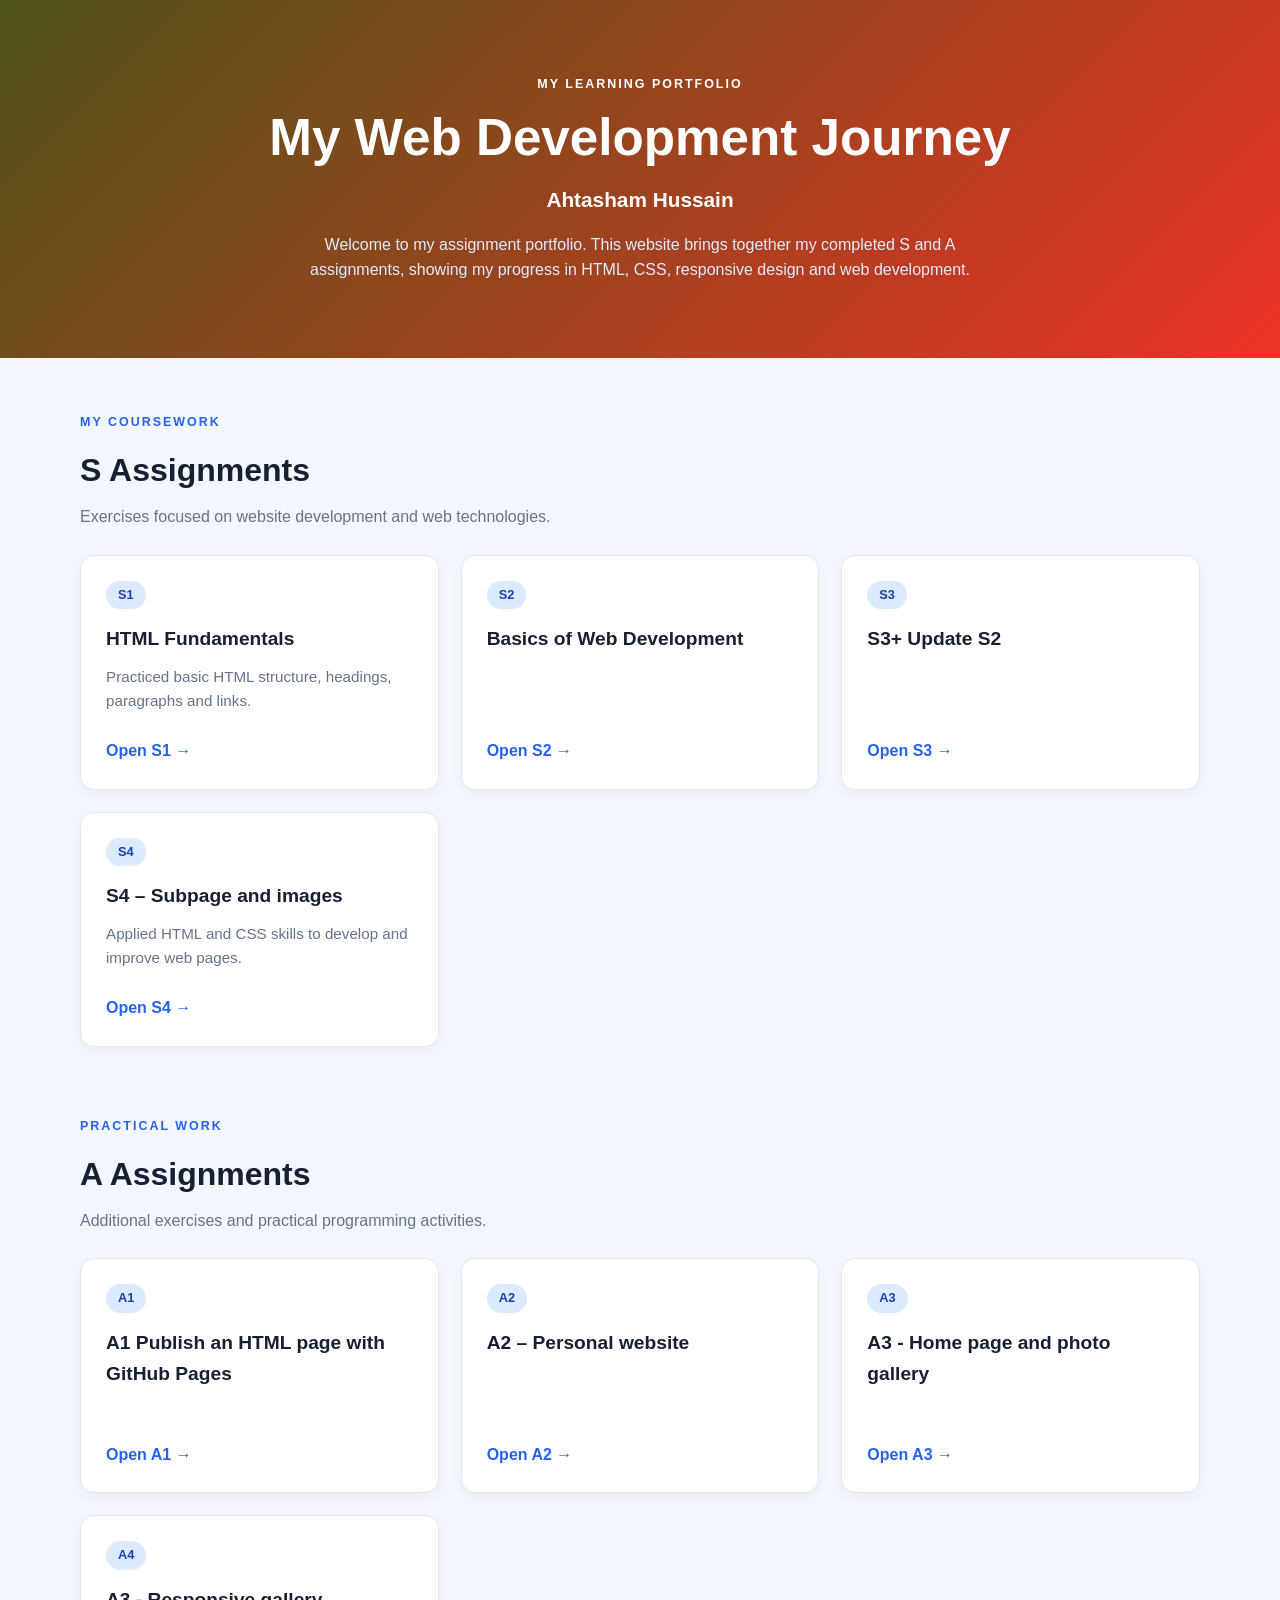
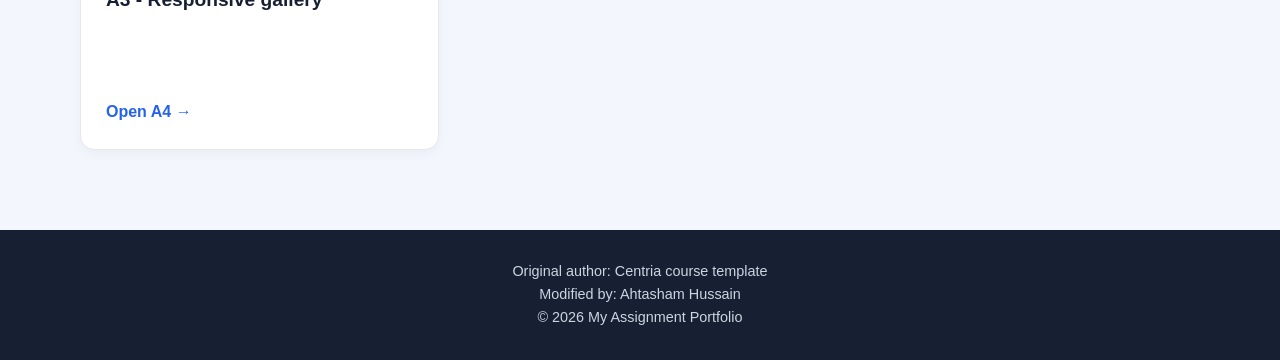
==== commit ccc9fc39: "Update index.html" ====
--- a/index.html
+++ b/index.html
@@ -287,6 +287,11 @@
                     <a href="https://ah772-shams.github.io/Web-Development/A3/">Open A3 &rarr;</a>
                 </article>
 
+                     <article class="assignment-card">
+                    <span class="tag">A4</span>
+                    <h3>A3 - Responsive gallery</h3>
+                    <a href="https://ah772-shams.github.io/Web-Development/A4/">Open A4 &rarr;</a>
+                </article>
             </div>
         </section>
 
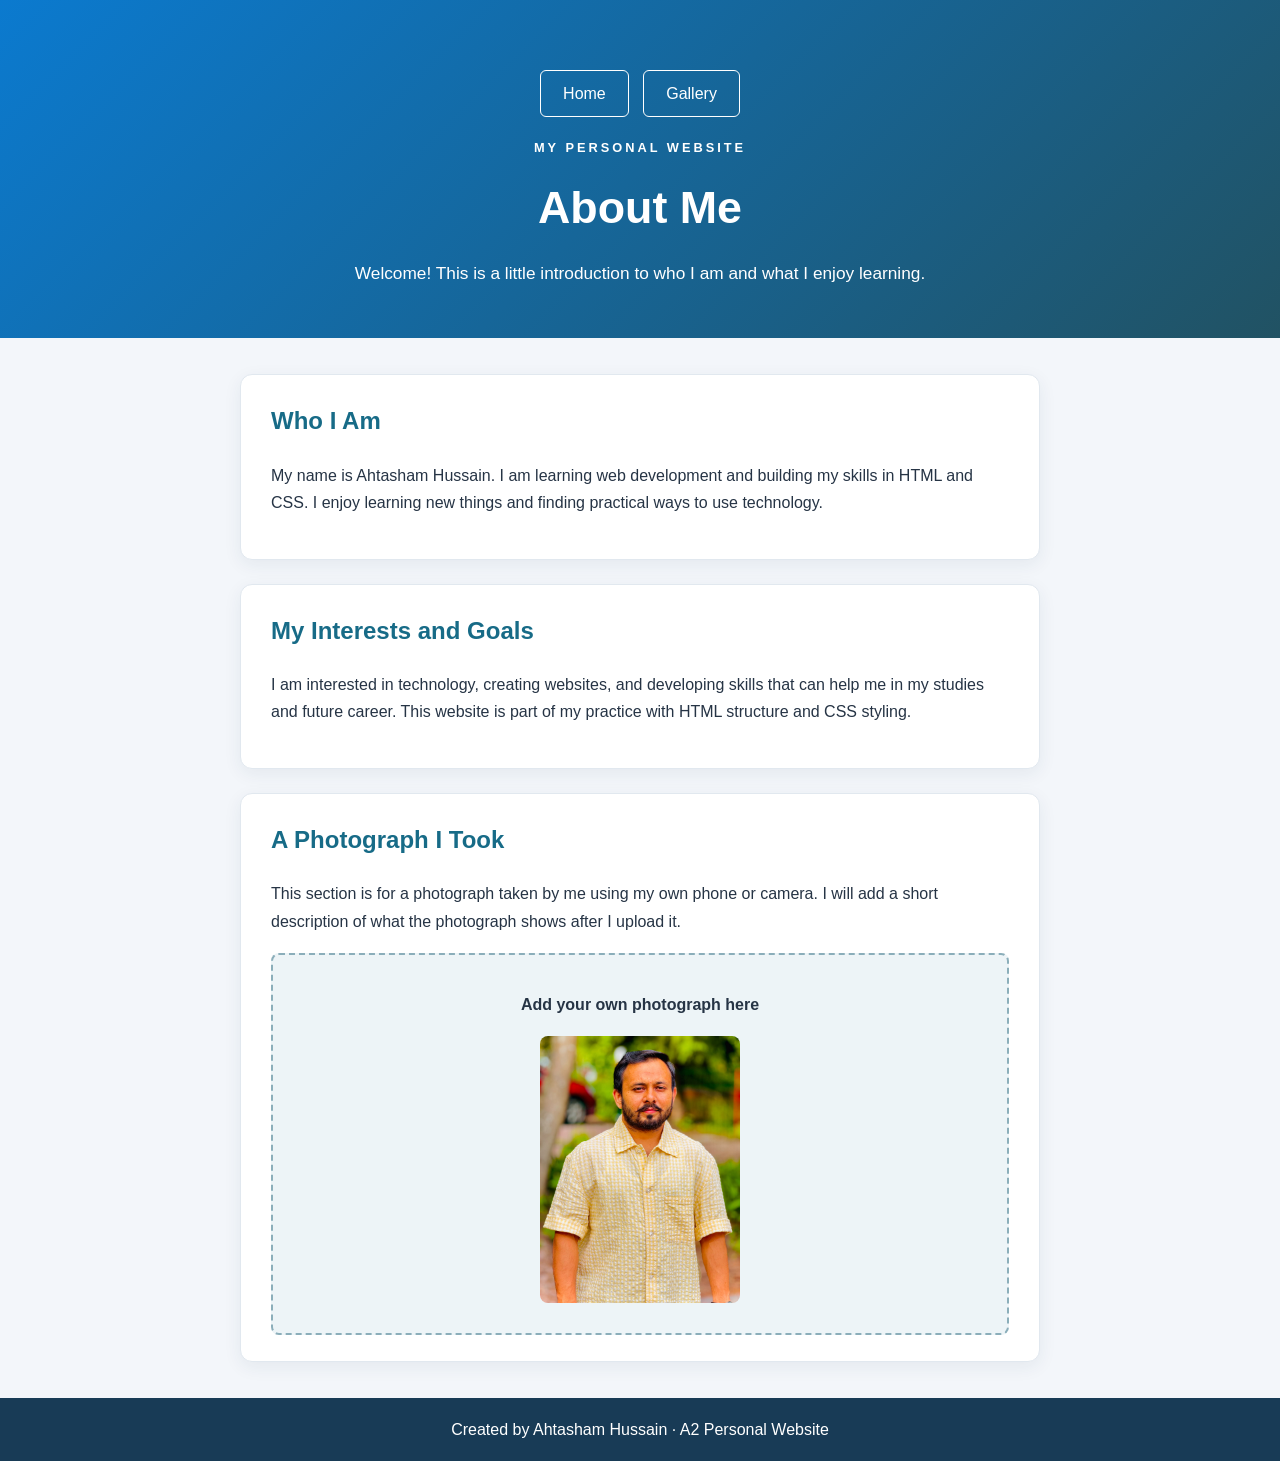
==== commit ae268938: "Add files via upload" ====
--- a/index.html
+++ b/index.html
@@ -1,309 +1,67 @@
-
+<!-- Created by Ahtasham Hussain -->
 <!DOCTYPE html>
 <html lang="en">
 <head>
     <meta charset="UTF-8">
     <meta name="viewport" content="width=device-width, initial-scale=1.0">
-
-    <title>My Assignments</title>
-
+    <title>Personal Website by Ahtasham Hussain</title>
     <link rel="stylesheet" href="style.css">
-    <link rel="icon" href="favicon.ico">
-</head> 
-
-<style>
+</head>
+<body>
+  
 
 
-/* General page settings */
-* {
-    margin: 0;
-    padding: 0;
-    box-sizing: border-box;
-}
-
-:root {
-    --primary: #2563eb;
-    --primary-dark: #1e40af;
-    --background: #f3f6fc;
-    --card-background: #ffffff;
-    --text: #172033;
-    --muted: #64748b;
-    --border: #e2e8f0;
-}
-
-body {
-    font-family: Arial, Helvetica, sans-serif;
-    background: var(--background);
-    color: var(--text);
-    line-height: 1.6;
-}
-
-.container {
-    width: min(1120px, 90%);
-    margin: 0 auto;
-}
-
-/* Header */
-.hero {
-    background: linear-gradient(135deg, #4e5417, #eb3225);
-    color: white;
-    padding: 75px 0;
-    text-align: center;
-}
-
-.eyebrow {
-    font-size: 0.78rem;
-    font-weight: bold;
-    letter-spacing: 2px;
-    margin-bottom: 12px;
-}
-
-.hero h1 {
-    font-size: clamp(2rem, 5vw, 3.2rem);
-    line-height: 1.2;
-    margin-bottom: 15px;
-}
-
-.hero h2 {
-    font-size: 1.3rem;
-    margin-bottom: 15px;
-}
-
-.intro {
-    max-width: 680px;
-    margin: 0 auto;
-    color: #e0eaff;
-}
-
-
-.assignment-section {
-    padding: 55px 0 15px;
-}
-
-.section-heading {
-    margin-bottom: 25px;
-}
-
-.section-heading .eyebrow {
-    color: var(--primary);
-}
-
-.section-heading h2 {
-    font-size: 2rem;
-    margin-bottom: 8px;
-}
-
-.section-heading > p:last-child {
-    color: var(--muted);
-}
-
-/* Required CSS Grid layout */
-.card-grid {
-    display: grid;
-    grid-template-columns: repeat(3, minmax(0, 1fr));
-    gap: 22px;
-}
-
-/* Assignment cards */
-.assignment-card {
-    display: flex;
-    flex-direction: column;
-    align-items: flex-start;
-    background: var(--card-background);
-    border: 1px solid var(--border);
-    border-radius: 14px;
-    padding: 25px;
-    min-height: 235px;
-    box-shadow: 0 4px 12px rgba(15, 23, 42, 0.04);
-    transition: transform 0.2s, box-shadow 0.2s;
-}
-
-.assignment-card:hover {
-    transform: translateY(-4px);
-    box-shadow: 0 12px 25px rgba(15, 23, 42, 0.09);
-}
-
-.tag {
-    display: inline-block;
-    background: #dbeafe;
-    color: var(--primary-dark);
-    padding: 4px 12px;
-    border-radius: 20px;
-    font-size: 0.8rem;
-    font-weight: bold;
-    margin-bottom: 15px;
-}
-
-.assignment-card h3 {
-    font-size: 1.2rem;
-    margin-bottom: 10px;
-}
-
-.assignment-card p {
-    color: var(--muted);
-    font-size: 0.95rem;
-    margin-bottom: 20px;
-}
-
-.assignment-card a {
-    margin-top: auto;
-    color: var(--primary);
-    text-decoration: none;
-    font-weight: bold;
-}
-
-.assignment-card a:hover {
-    color: var(--primary-dark);
-    text-decoration: underline;
-}
-
-/* Footer */
-footer {
-    margin-top: 65px;
-    padding: 30px 0;
-    background: #172033;
-    color: #cbd5e1;
-    text-align: center;
-    font-size: 0.9rem;
-}
-
-/* Medium screens: two columns */
-@media (max-width: 900px) {
-    .card-grid {
-        grid-template-columns: repeat(2, minmax(0, 1fr));
-    }
-}
-
-/* Small screens: one column */
-@media (max-width: 600px) {
-    .hero {
-        padding: 50px 0;
-    }
-
-    .assignment-section {
-        padding-top: 40px;
-    }
-
-    .card-grid {
-        grid-template-columns: 1fr;
-    }
-
-    .assignment-card {
-        min-height: 210px;
-    }
-
-    .section-heading h2 {
-        font-size: 1.7rem;
-    }
-}
-
-
-</style>
-
-<body>
-
-    <header class="hero">
-        <div class="container">
-            <p class="eyebrow">MY LEARNING PORTFOLIO</p>
-            <h1>My Web Development Journey</h1>
-            <h2>Ahtasham Hussain</h2>
-            <p class="intro">
-                Welcome to my assignment portfolio. This website brings
-                together my completed S and A assignments, showing my
-                progress in HTML, CSS, responsive design and web development.
-            </p>
+    <header>
+      <nav class="navbar">
+    <a href="index.html">Home</a>
+    <a href="gallery.html">Gallery</a>
+  
+</nav>
+        <div class="header-content">
+            <p class="eyebrow">MY PERSONAL WEBSITE</p>
+            <h1>About Me</h1> 
+            
+            <p class="intro">Welcome! This is a little introduction to who I am and what I enjoy learning.</p>
         </div>
+        
     </header>
 
-    <main class="container">
-
-        <!-- S assignments -->
-        <section class="assignment-section">
-            <div class="section-heading">
-                <p class="eyebrow">MY COURSEWORK</p>
-                <h2>S Assignments</h2>
-                <p>Exercises focused on website development and web technologies.</p>
-            </div>
-
-            <div class="card-grid">
-
-                <article class="assignment-card">
-                    <span class="tag">S1</span>
-                    <h3>HTML Fundamentals</h3>
-                    <p>Practiced basic HTML structure, headings, paragraphs and links.</p>
-                    <a href="s1/index.html">Open S1 &rarr;</a>
-                </article>
-
-                <article class="assignment-card">
-                    <span class="tag">S2</span>
-                    <h3>Basics of Web Development</h3>
-                    <a href="https://ah772-shams.github.io/S2-/">Open S2 &rarr;</a>
-                </article>
-
-                <article class="assignment-card">
-                    <span class="tag">S3</span>
-                    <h3>S3+ Update S2</h3>
-                    <a href="https://ah772-shams.github.io/S3/">Open S3 &rarr;</a>
-                </article>
-
-                <article class="assignment-card">
-                    <span class="tag">S4</span>
-                    <h3>S4 – Subpage and images</h3>
-                    <p>Applied HTML and CSS skills to develop and improve web pages.</p>
-                    <a href="https://ah772-shams.github.io/S4/">Open S4 &rarr;</a>
-                </article>
-
-               
-            
-
-            </div>
+    <main>
+        <section class="card">
+            <h2>Who I Am</h2>
+            <p>
+                My name is Ahtasham Hussain. I am learning web development and
+                building my skills in HTML and CSS. I enjoy learning new things
+                and finding practical ways to use technology.
+            </p>
         </section>
 
-        <!-- A assignments -->
-        <section class="assignment-section">
-            <div class="section-heading">
-                <p class="eyebrow">PRACTICAL WORK</p>
-                <h2>A Assignments</h2>
-                <p>Additional exercises and practical programming activities.</p>
-            </div>
-
-            <div class="card-grid">
-
-                <article class="assignment-card">
-                    <span class="tag">A1</span>
-                    <h3>A1 Publish an HTML page with GitHub Pages</h3>
-                    <a href="https://ah772-shams.github.io/Web-Development/A1/">Open A1 &rarr;</a>
-                </article>
-
-                <article class="assignment-card">
-                    <span class="tag">A2</span>
-                    <h3>A2 – Personal website</h3>
-                    <a href="https://ah772-shams.github.io/Web-Development/A2/">Open A2 &rarr;</a>
-                </article>
-
-                <article class="assignment-card">
-                    <span class="tag">A3</span>
-                    <h3>A3 - Home page and photo gallery</h3>
-                    <a href="https://ah772-shams.github.io/Web-Development/A3/">Open A3 &rarr;</a>
-                </article>
-
-                     <article class="assignment-card">
-                    <span class="tag">A4</span>
-                    <h3>A3 - Responsive gallery</h3>
-                    <a href="https://ah772-shams.github.io/Web-Development/A4/">Open A4 &rarr;</a>
-                </article>
-            </div>
+        <section class="card">
+            <h2>My Interests and Goals</h2>
+            <p>
+                I am interested in technology, creating websites, and developing
+                skills that can help me in my studies and future career. This
+                website is part of my practice with HTML structure and CSS styling.
+            </p>
         </section>
 
+        <section class="card photo-card">
+            <h2>A Photograph I Took</h2>
+            <p>
+                This section is for a photograph taken by me using my own phone
+                or camera. I will add a short description of what the photograph
+                shows after I upload it.
+            </p>
+            <div class="photo-placeholder">
+                <p><strong>Add your own photograph here</strong></p>
+                <img src="images/Ahtasham.jpeg" alt="My picture" width="200px" height="200px">
+            </div>
+           
+        </section>
     </main>
 
     <footer>
-        <div class="container">
-            <p>Original author: Centria course template</p>
-            <p>Modified by: Ahtasham Hussain</p>
-            <p>&copy; 2026 My Assignment Portfolio</p>
-        </div>
+        <p>Created by Ahtasham Hussain · A2 Personal Website</p>
     </footer>
-
 </body>
 </html>
--- a/style.css
+++ b/style.css
@@ -0,0 +1,173 @@
+
+
+* {
+    box-sizing: border-box;
+}
+
+body {
+    margin: 0;
+    font-family: Arial, Helvetica, sans-serif;
+    background-color: #f3f6fa;
+    color: #263445;
+    line-height: 1.7;
+}
+
+header {
+    background: linear-gradient(135deg, #0b7acf, #215263);
+    color: #ffffff;
+    text-align: center;
+    padding: 50px 20px;
+}
+
+.header-content {
+    max-width: 760px;
+    margin: 0 auto;
+}
+
+.eyebrow {
+    margin: 0 0 10px;
+    font-size: 0.8rem;
+    font-weight: bold;
+    letter-spacing: 3px;
+}
+
+header h1 {
+    margin: 0;
+    font-size: 2.8rem;
+}
+
+.intro {
+    max-width: 600px;
+    margin: 14px auto 0;
+    font-size: 1.08rem;
+}
+
+main {
+    width: 800px;
+    max-width: 88%;
+    margin: 36px auto;
+}
+
+.card {
+    background-color: #ffffff;
+    margin-bottom: 24px;
+    padding: 26px 30px;
+    border-radius: 12px;
+    border: 1px solid #e1e8ef;
+    box-shadow: 0 5px 18px rgba(24, 59, 86, 0.07);
+}
+
+h2 {
+    margin-top: 0;
+    color: #176b87;
+}
+
+.photo-placeholder {
+    margin-top: 18px;
+    padding: 30px 20px;
+    text-align: center;
+    background-color: #edf4f7;
+    border: 2px dashed #8baeba;
+    border-radius: 8px;
+}
+
+.photo-placeholder p {
+    margin: 6px 0;
+}
+
+code {
+    background-color: #e0eaf0;
+    padding: 2px 5px;
+    border-radius: 4px;
+}
+
+.photo-card img {
+    display: block;
+    max-width: 100%;
+    height: auto;
+    margin: 18px auto 0;
+    border-radius: 8px;
+}
+
+footer {
+    background-color: #183b56;
+    color: #ffffff;
+    text-align: center;
+    padding: 18px 20px;
+}
+
+footer p {
+    margin: 0;
+}
+
+.navbar {
+    text-align: center;
+    padding: 20px;
+    background-color: transparent;
+}
+
+.navbar a {
+    display: inline-block;
+    color: white;
+    text-decoration: none;
+    padding: 9px 22px;
+    margin: 0 5px;
+    border: 1px solid white;
+    border-radius: 6px;
+    font-size: 16px;
+}
+
+.navbar a:hover {
+    background-color: white;
+    color: #174b55;
+}
+
+/* gallery */
+
+/* Gallery Header */
+
+.gallery-header {
+    text-align: center;
+    padding: 40px 20px;
+    background-color: #174b55;
+    color: white;
+}
+
+/* Gallery */
+
+.gallery {
+    width: 90%;
+    margin: 40px auto;
+    display: grid;
+    grid-template-columns: repeat(3, 1fr);
+    gap: 20px;
+}
+
+/* Gallery Pictures */
+
+.gallery-item {
+    background-color: white;
+    border: 1px solid #ddd;
+    border-radius: 10px;
+    overflow: hidden;
+    text-align: center;
+}
+
+.gallery-item img {
+    width: 100%;
+    height: 220px;
+    object-fit: cover;
+}
+
+.gallery-item h3 {
+    padding: 10px;
+    color: #174b55;
+}
+
+/* Mobile Screen */
+
+@media screen and (max-width: 650px) {
+    .gallery {
+        grid-template-columns: 1fr;
+    }
+}
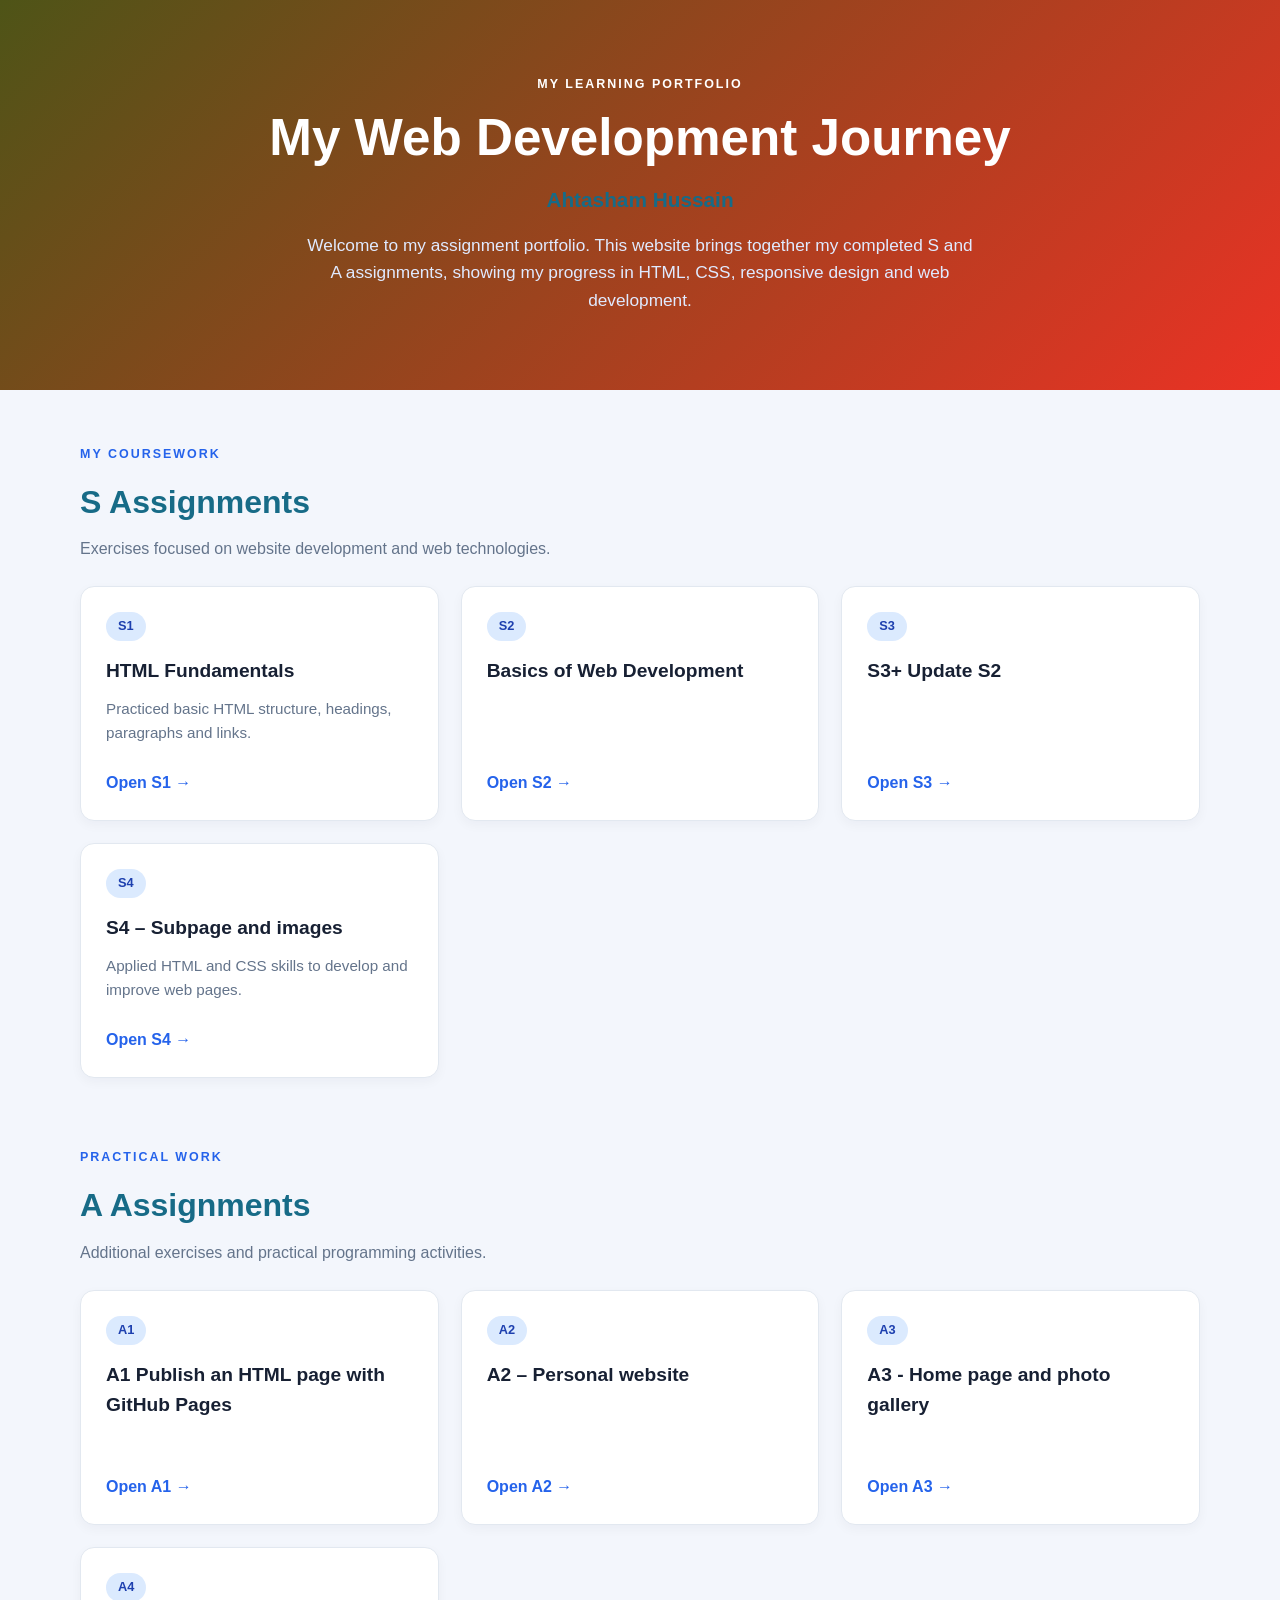
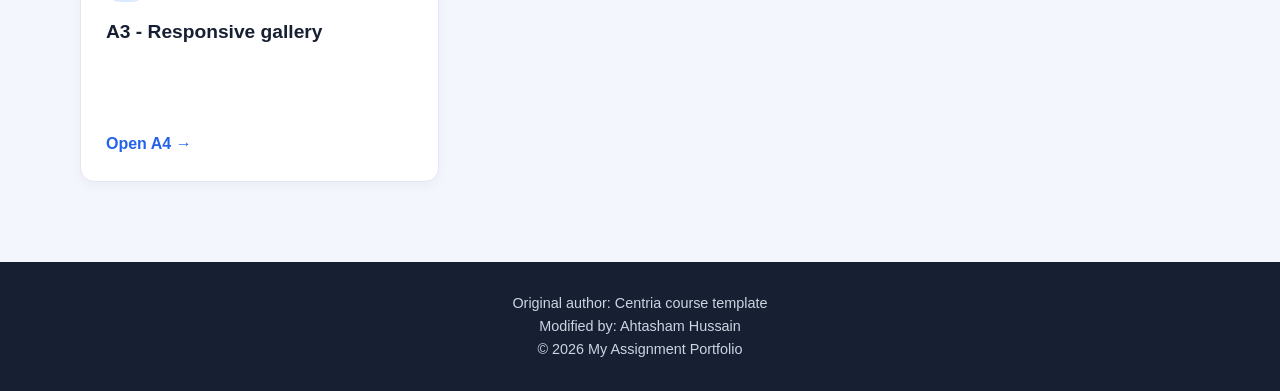
==== commit 499ff57f: "Add files via upload" ====
--- a/index.html
+++ b/index.html
@@ -1,67 +1,309 @@
-<!-- Created by Ahtasham Hussain -->
+
 <!DOCTYPE html>
 <html lang="en">
 <head>
     <meta charset="UTF-8">
     <meta name="viewport" content="width=device-width, initial-scale=1.0">
-    <title>Personal Website by Ahtasham Hussain</title>
+
+    <title>My Assignments</title>
+
     <link rel="stylesheet" href="style.css">
-</head>
+    <link rel="icon" href="favicon.ico">
+</head> 
+
+<style>
+
+
+/* General page settings */
+* {
+    margin: 0;
+    padding: 0;
+    box-sizing: border-box;
+}
+
+:root {
+    --primary: #2563eb;
+    --primary-dark: #1e40af;
+    --background: #f3f6fc;
+    --card-background: #ffffff;
+    --text: #172033;
+    --muted: #64748b;
+    --border: #e2e8f0;
+}
+
+body {
+    font-family: Arial, Helvetica, sans-serif;
+    background: var(--background);
+    color: var(--text);
+    line-height: 1.6;
+}
+
+.container {
+    width: min(1120px, 90%);
+    margin: 0 auto;
+}
+
+/* Header */
+.hero {
+    background: linear-gradient(135deg, #4e5417, #eb3225);
+    color: white;
+    padding: 75px 0;
+    text-align: center;
+}
+
+.eyebrow {
+    font-size: 0.78rem;
+    font-weight: bold;
+    letter-spacing: 2px;
+    margin-bottom: 12px;
+}
+
+.hero h1 {
+    font-size: clamp(2rem, 5vw, 3.2rem);
+    line-height: 1.2;
+    margin-bottom: 15px;
+}
+
+.hero h2 {
+    font-size: 1.3rem;
+    margin-bottom: 15px;
+}
+
+.intro {
+    max-width: 680px;
+    margin: 0 auto;
+    color: #e0eaff;
+}
+
+
+.assignment-section {
+    padding: 55px 0 15px;
+}
+
+.section-heading {
+    margin-bottom: 25px;
+}
+
+.section-heading .eyebrow {
+    color: var(--primary);
+}
+
+.section-heading h2 {
+    font-size: 2rem;
+    margin-bottom: 8px;
+}
+
+.section-heading > p:last-child {
+    color: var(--muted);
+}
+
+/* Required CSS Grid layout */
+.card-grid {
+    display: grid;
+    grid-template-columns: repeat(3, minmax(0, 1fr));
+    gap: 22px;
+}
+
+/* Assignment cards */
+.assignment-card {
+    display: flex;
+    flex-direction: column;
+    align-items: flex-start;
+    background: var(--card-background);
+    border: 1px solid var(--border);
+    border-radius: 14px;
+    padding: 25px;
+    min-height: 235px;
+    box-shadow: 0 4px 12px rgba(15, 23, 42, 0.04);
+    transition: transform 0.2s, box-shadow 0.2s;
+}
+
+.assignment-card:hover {
+    transform: translateY(-4px);
+    box-shadow: 0 12px 25px rgba(15, 23, 42, 0.09);
+}
+
+.tag {
+    display: inline-block;
+    background: #dbeafe;
+    color: var(--primary-dark);
+    padding: 4px 12px;
+    border-radius: 20px;
+    font-size: 0.8rem;
+    font-weight: bold;
+    margin-bottom: 15px;
+}
+
+.assignment-card h3 {
+    font-size: 1.2rem;
+    margin-bottom: 10px;
+}
+
+.assignment-card p {
+    color: var(--muted);
+    font-size: 0.95rem;
+    margin-bottom: 20px;
+}
+
+.assignment-card a {
+    margin-top: auto;
+    color: var(--primary);
+    text-decoration: none;
+    font-weight: bold;
+}
+
+.assignment-card a:hover {
+    color: var(--primary-dark);
+    text-decoration: underline;
+}
+
+/* Footer */
+footer {
+    margin-top: 65px;
+    padding: 30px 0;
+    background: #172033;
+    color: #cbd5e1;
+    text-align: center;
+    font-size: 0.9rem;
+}
+
+/* Medium screens: two columns */
+@media (max-width: 900px) {
+    .card-grid {
+        grid-template-columns: repeat(2, minmax(0, 1fr));
+    }
+}
+
+/* Small screens: one column */
+@media (max-width: 600px) {
+    .hero {
+        padding: 50px 0;
+    }
+
+    .assignment-section {
+        padding-top: 40px;
+    }
+
+    .card-grid {
+        grid-template-columns: 1fr;
+    }
+
+    .assignment-card {
+        min-height: 210px;
+    }
+
+    .section-heading h2 {
+        font-size: 1.7rem;
+    }
+}
+
+
+</style>
+
 <body>
-  
-
-
-    <header>
-      <nav class="navbar">
-    <a href="index.html">Home</a>
-    <a href="gallery.html">Gallery</a>
-  
-</nav>
-        <div class="header-content">
-            <p class="eyebrow">MY PERSONAL WEBSITE</p>
-            <h1>About Me</h1> 
+
+    <header class="hero">
+        <div class="container">
+            <p class="eyebrow">MY LEARNING PORTFOLIO</p>
+            <h1>My Web Development Journey</h1>
+            <h2>Ahtasham Hussain</h2>
+            <p class="intro">
+                Welcome to my assignment portfolio. This website brings
+                together my completed S and A assignments, showing my
+                progress in HTML, CSS, responsive design and web development.
+            </p>
+        </div>
+    </header>
+
+    <main class="container">
+
+        <!-- S assignments -->
+        <section class="assignment-section">
+            <div class="section-heading">
+                <p class="eyebrow">MY COURSEWORK</p>
+                <h2>S Assignments</h2>
+                <p>Exercises focused on website development and web technologies.</p>
+            </div>
+
+            <div class="card-grid">
+
+                <article class="assignment-card">
+                    <span class="tag">S1</span>
+                    <h3>HTML Fundamentals</h3>
+                    <p>Practiced basic HTML structure, headings, paragraphs and links.</p>
+                    <a href="s1/index.html">Open S1 &rarr;</a>
+                </article>
+
+                <article class="assignment-card">
+                    <span class="tag">S2</span>
+                    <h3>Basics of Web Development</h3>
+                    <a href="https://ah772-shams.github.io/S2-/">Open S2 &rarr;</a>
+                </article>
+
+                <article class="assignment-card">
+                    <span class="tag">S3</span>
+                    <h3>S3+ Update S2</h3>
+                    <a href="https://ah772-shams.github.io/S3/">Open S3 &rarr;</a>
+                </article>
+
+                <article class="assignment-card">
+                    <span class="tag">S4</span>
+                    <h3>S4 – Subpage and images</h3>
+                    <p>Applied HTML and CSS skills to develop and improve web pages.</p>
+                    <a href="https://ah772-shams.github.io/S4/">Open S4 &rarr;</a>
+                </article>
+
+               
             
-            <p class="intro">Welcome! This is a little introduction to who I am and what I enjoy learning.</p>
+
+            </div>
+        </section>
+
+        <!-- A assignments -->
+        <section class="assignment-section">
+            <div class="section-heading">
+                <p class="eyebrow">PRACTICAL WORK</p>
+                <h2>A Assignments</h2>
+                <p>Additional exercises and practical programming activities.</p>
+            </div>
+
+            <div class="card-grid">
+
+                <article class="assignment-card">
+                    <span class="tag">A1</span>
+                    <h3>A1 Publish an HTML page with GitHub Pages</h3>
+                    <a href="https://ah772-shams.github.io/Web-Development/A1/">Open A1 &rarr;</a>
+                </article>
+
+                <article class="assignment-card">
+                    <span class="tag">A2</span>
+                    <h3>A2 – Personal website</h3>
+                    <a href="https://ah772-shams.github.io/Web-Development/A2/">Open A2 &rarr;</a>
+                </article>
+
+                <article class="assignment-card">
+                    <span class="tag">A3</span>
+                    <h3>A3 - Home page and photo gallery</h3>
+                    <a href="https://ah772-shams.github.io/Web-Development/A3/">Open A3 &rarr;</a>
+                </article>
+
+                     <article class="assignment-card">
+                    <span class="tag">A4</span>
+                    <h3>A3 - Responsive gallery</h3>
+                    <a href="https://ah772-shams.github.io/Web-Development/A4/">Open A4 &rarr;</a>
+                </article>
+            </div>
+        </section>
+
+    </main>
+
+    <footer>
+        <div class="container">
+            <p>Original author: Centria course template</p>
+            <p>Modified by: Ahtasham Hussain</p>
+            <p>&copy; 2026 My Assignment Portfolio</p>
         </div>
-        
-    </header>
-
-    <main>
-        <section class="card">
-            <h2>Who I Am</h2>
-            <p>
-                My name is Ahtasham Hussain. I am learning web development and
-                building my skills in HTML and CSS. I enjoy learning new things
-                and finding practical ways to use technology.
-            </p>
-        </section>
-
-        <section class="card">
-            <h2>My Interests and Goals</h2>
-            <p>
-                I am interested in technology, creating websites, and developing
-                skills that can help me in my studies and future career. This
-                website is part of my practice with HTML structure and CSS styling.
-            </p>
-        </section>
-
-        <section class="card photo-card">
-            <h2>A Photograph I Took</h2>
-            <p>
-                This section is for a photograph taken by me using my own phone
-                or camera. I will add a short description of what the photograph
-                shows after I upload it.
-            </p>
-            <div class="photo-placeholder">
-                <p><strong>Add your own photograph here</strong></p>
-                <img src="images/Ahtasham.jpeg" alt="My picture" width="200px" height="200px">
-            </div>
-           
-        </section>
-    </main>
-
-    <footer>
-        <p>Created by Ahtasham Hussain · A2 Personal Website</p>
     </footer>
+
 </body>
 </html>
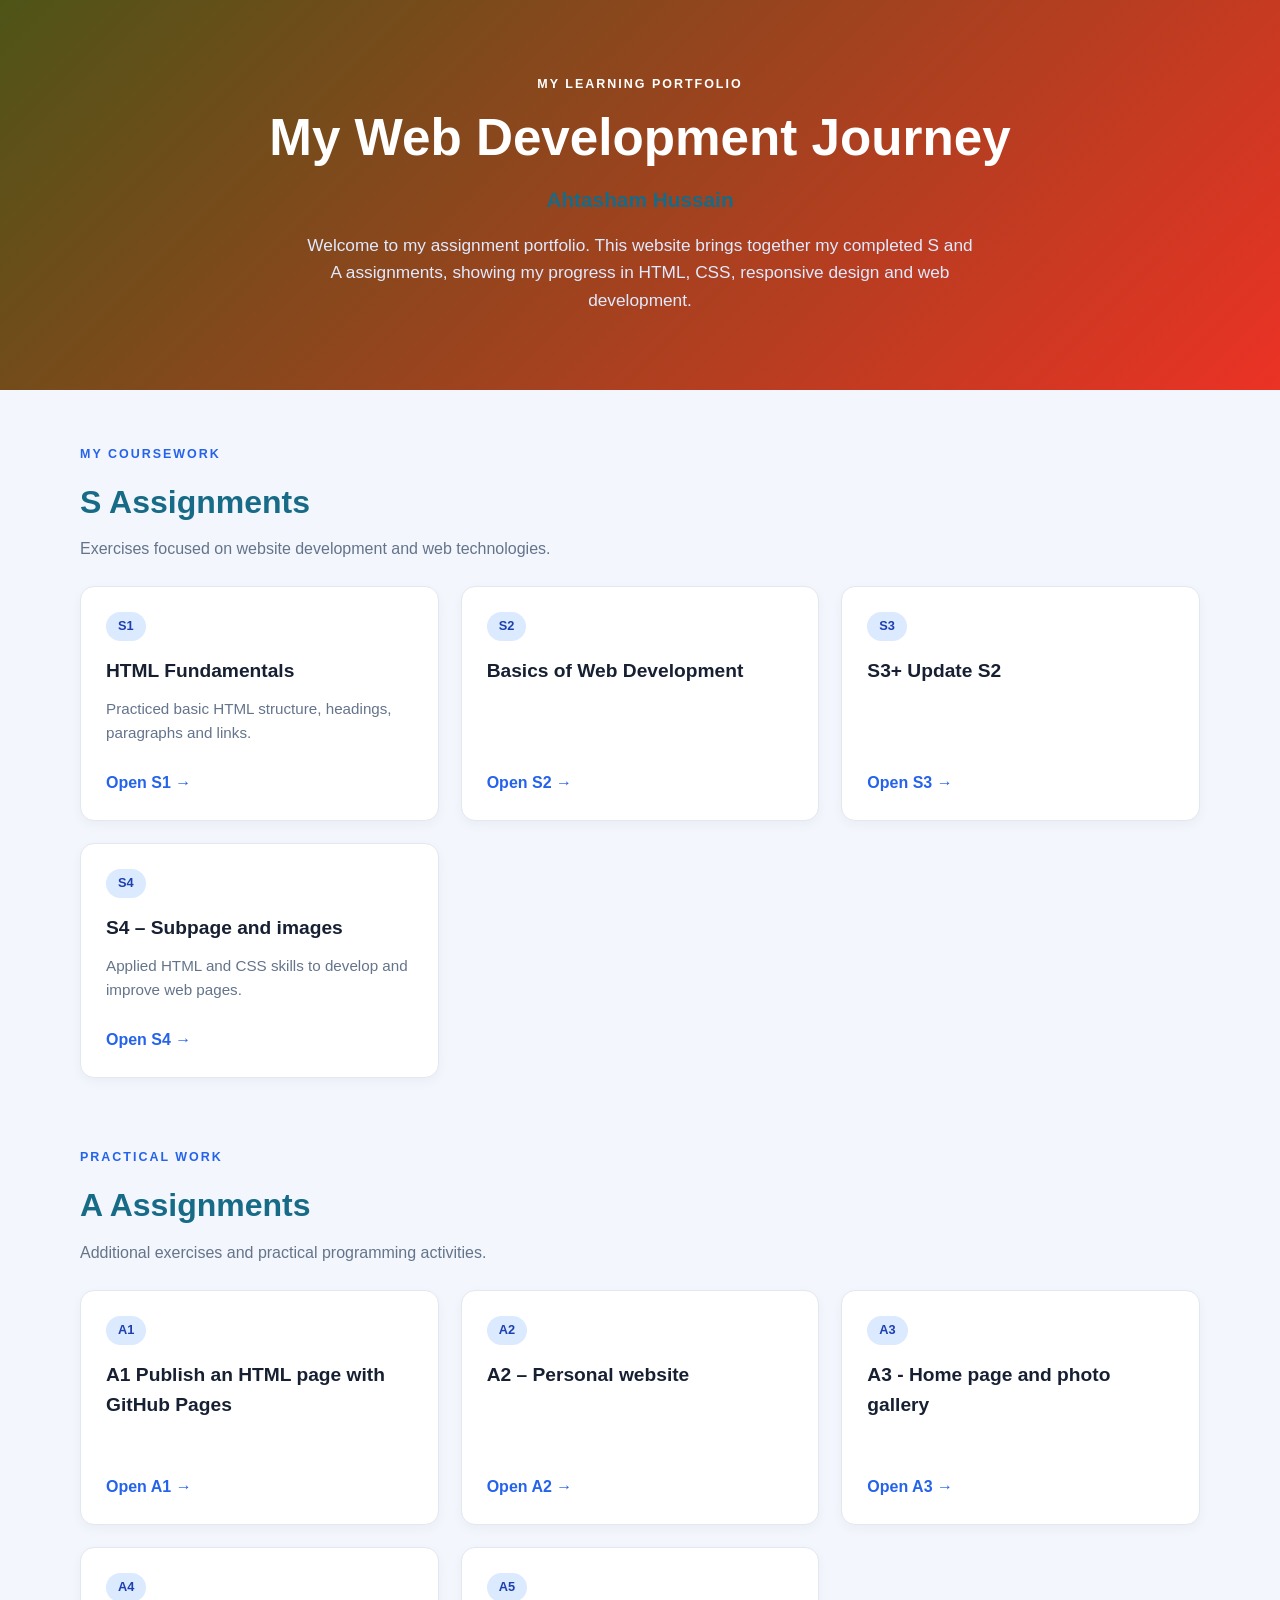
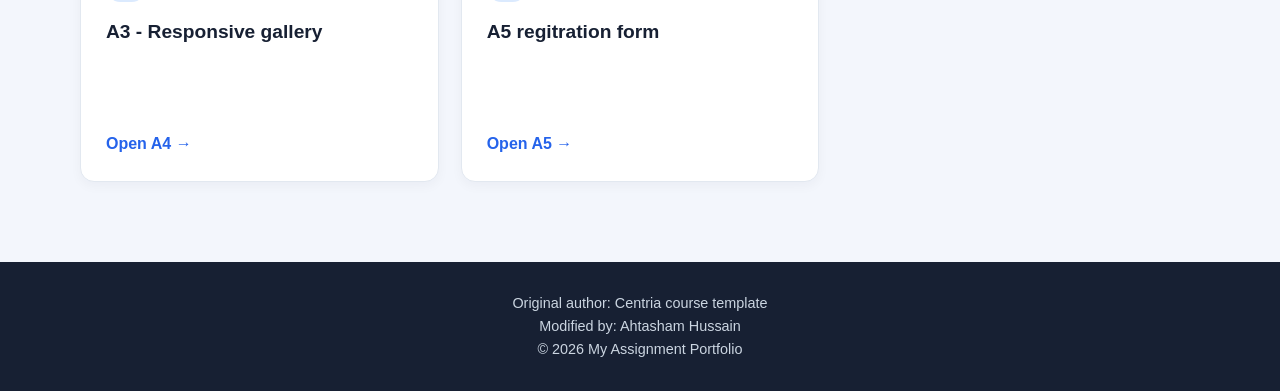
==== commit 0149046b: "Add files via upload" ====
--- a/index.html
+++ b/index.html
@@ -237,7 +237,7 @@
                 <article class="assignment-card">
                     <span class="tag">S2</span>
                     <h3>Basics of Web Development</h3>
-                    <a href="https://ah772-shams.github.io/S2-/">Open S2 &rarr;</a>
+                    <a href="https://ah772-shams.github.io/S2/">Open S2 &rarr;</a>
                 </article>
 
                 <article class="assignment-card">
@@ -292,6 +292,12 @@
                     <h3>A3 - Responsive gallery</h3>
                     <a href="https://ah772-shams.github.io/Web-Development/A4/">Open A4 &rarr;</a>
                 </article>
+
+                     <article class="assignment-card">
+                    <span class="tag">A5</span>
+                    <h3>A5 regitration form</h3>
+                    <a href="https://ah772-shams.github.io/Web-Development/A5/">Open A5 &rarr;</a>
+                </article>
             </div>
         </section>
 
